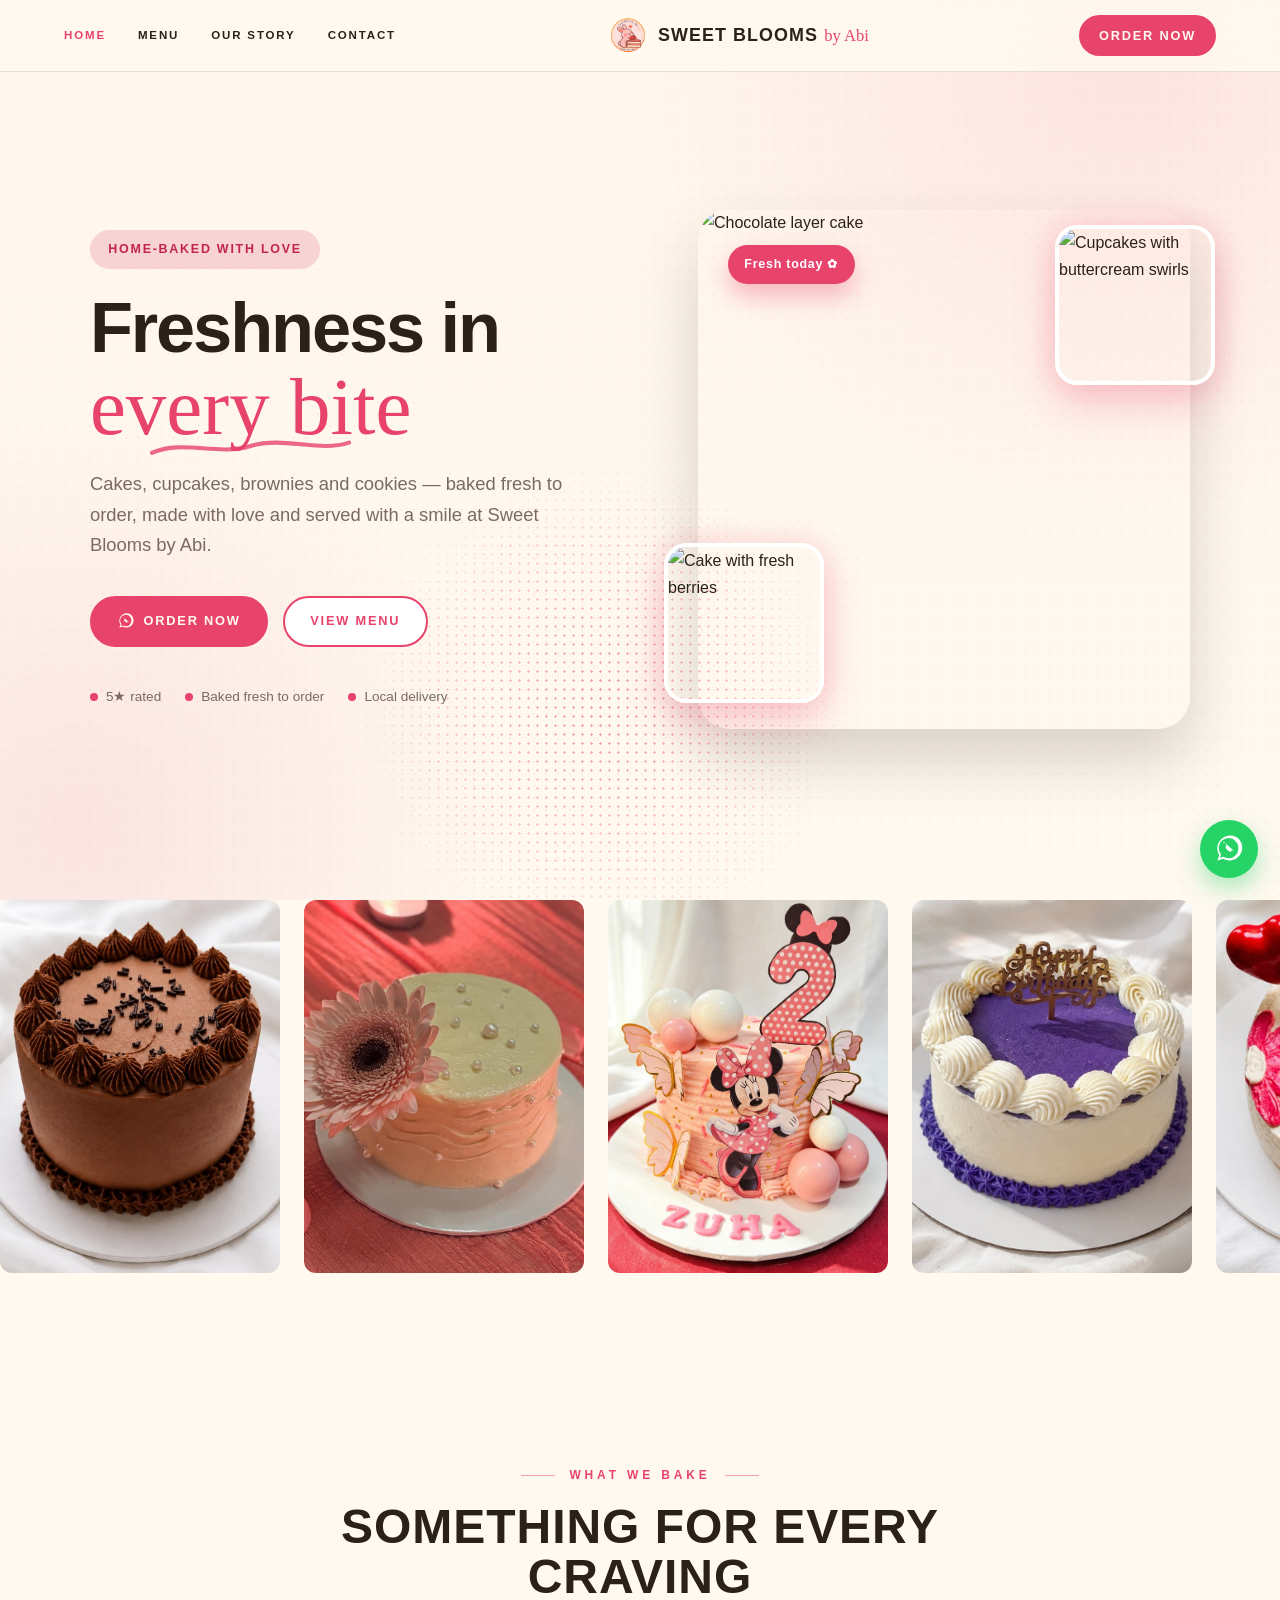
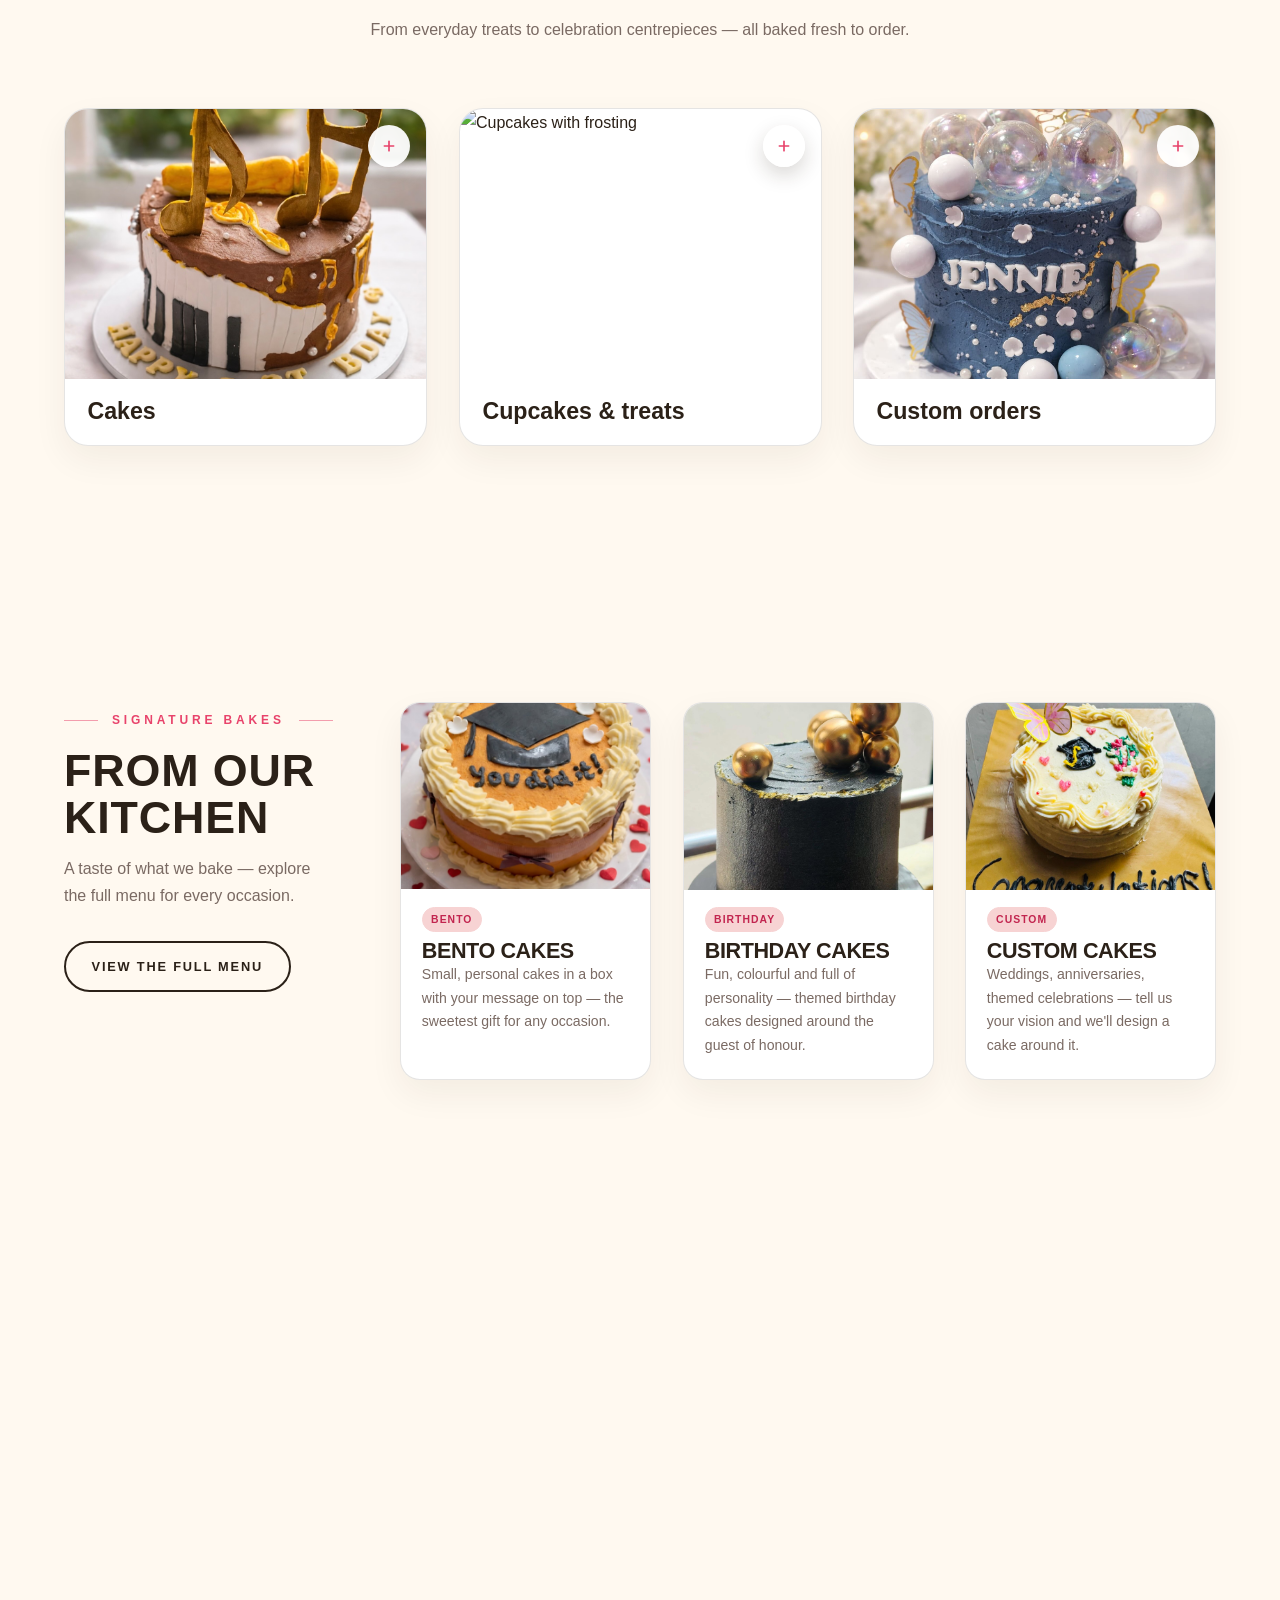
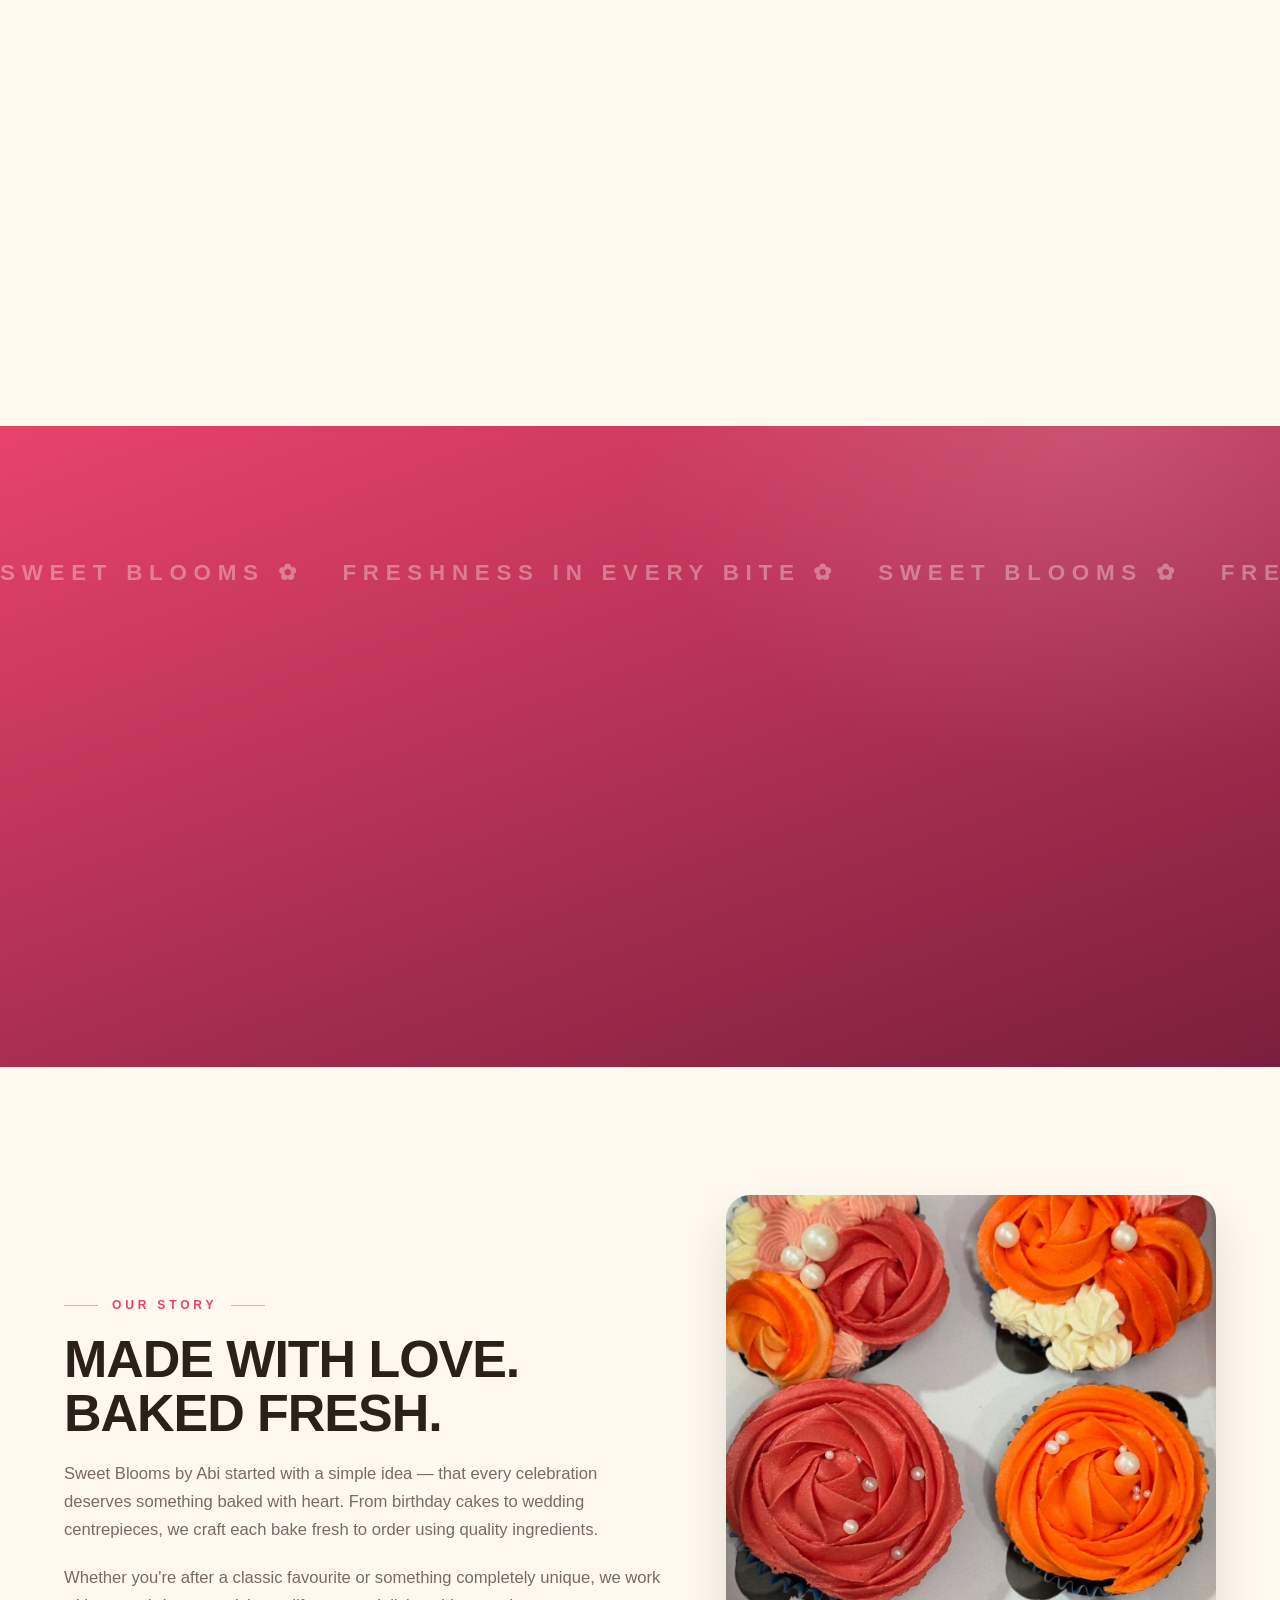
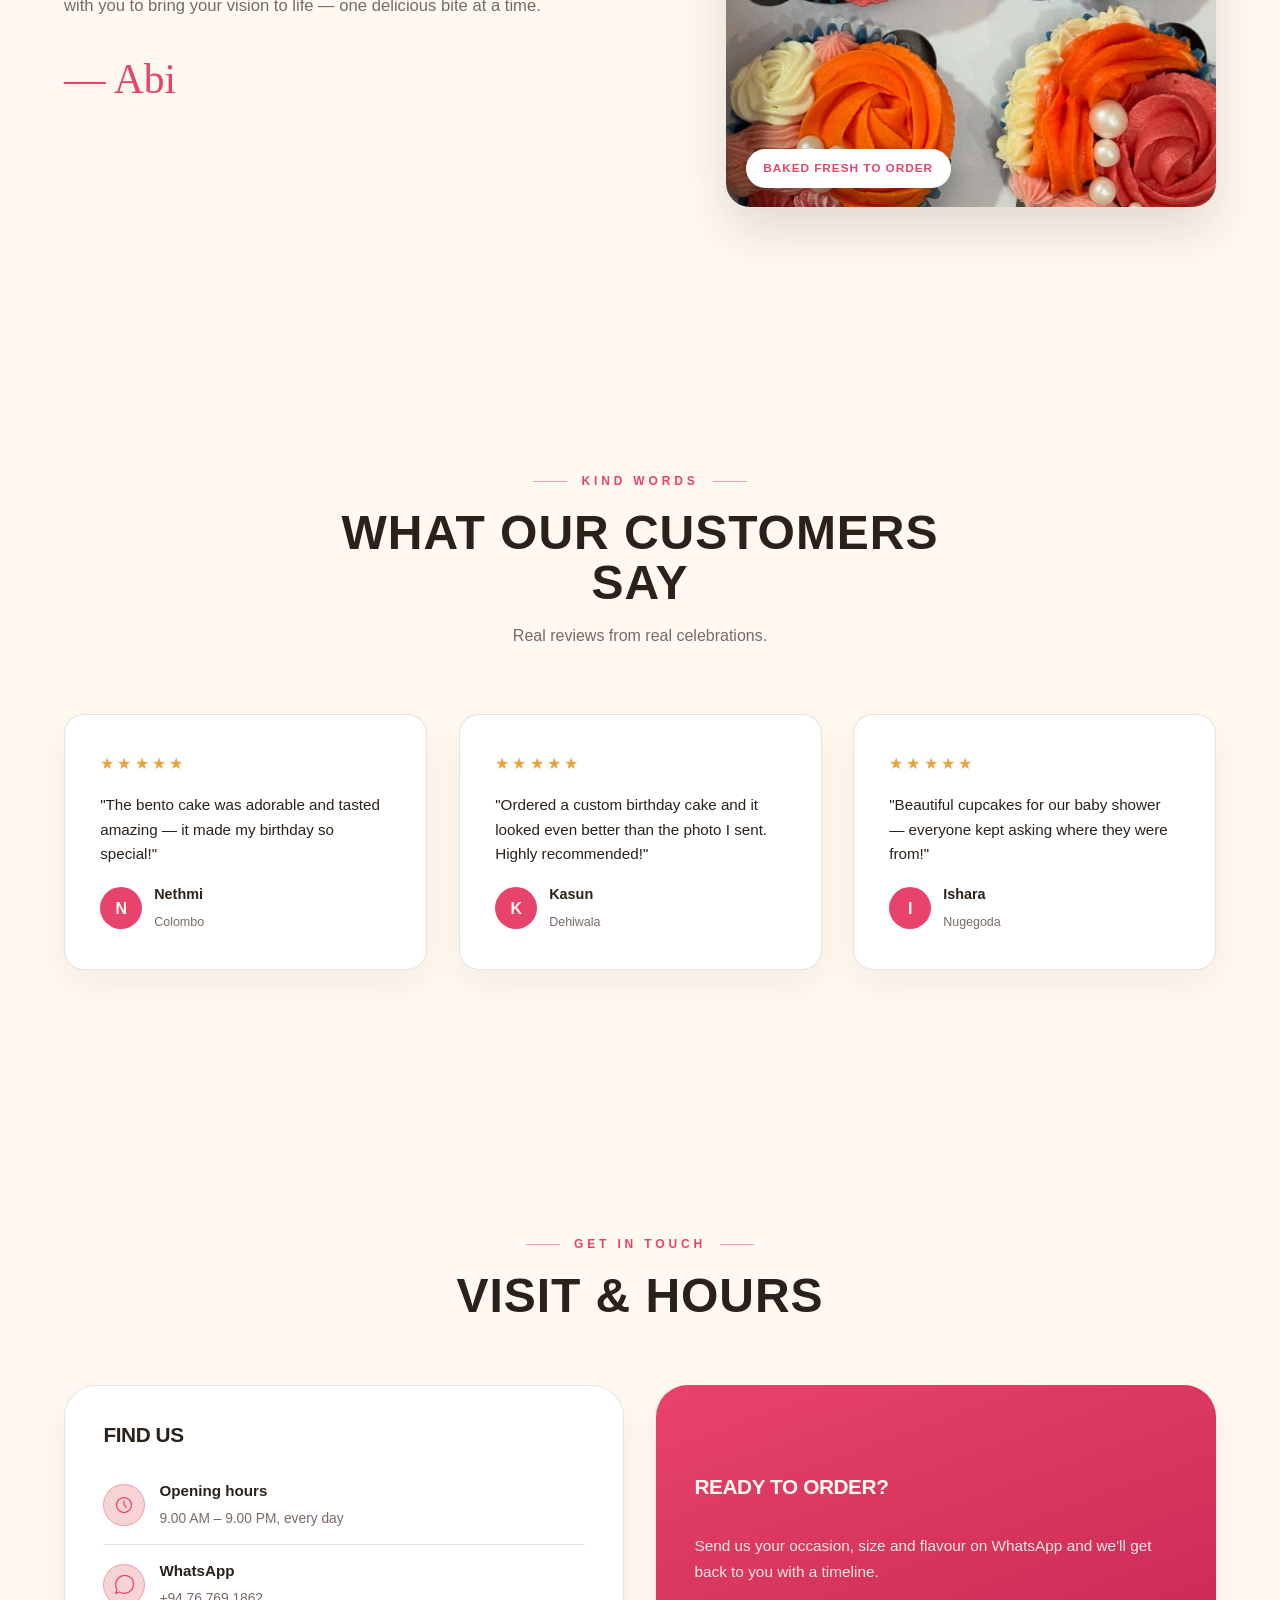
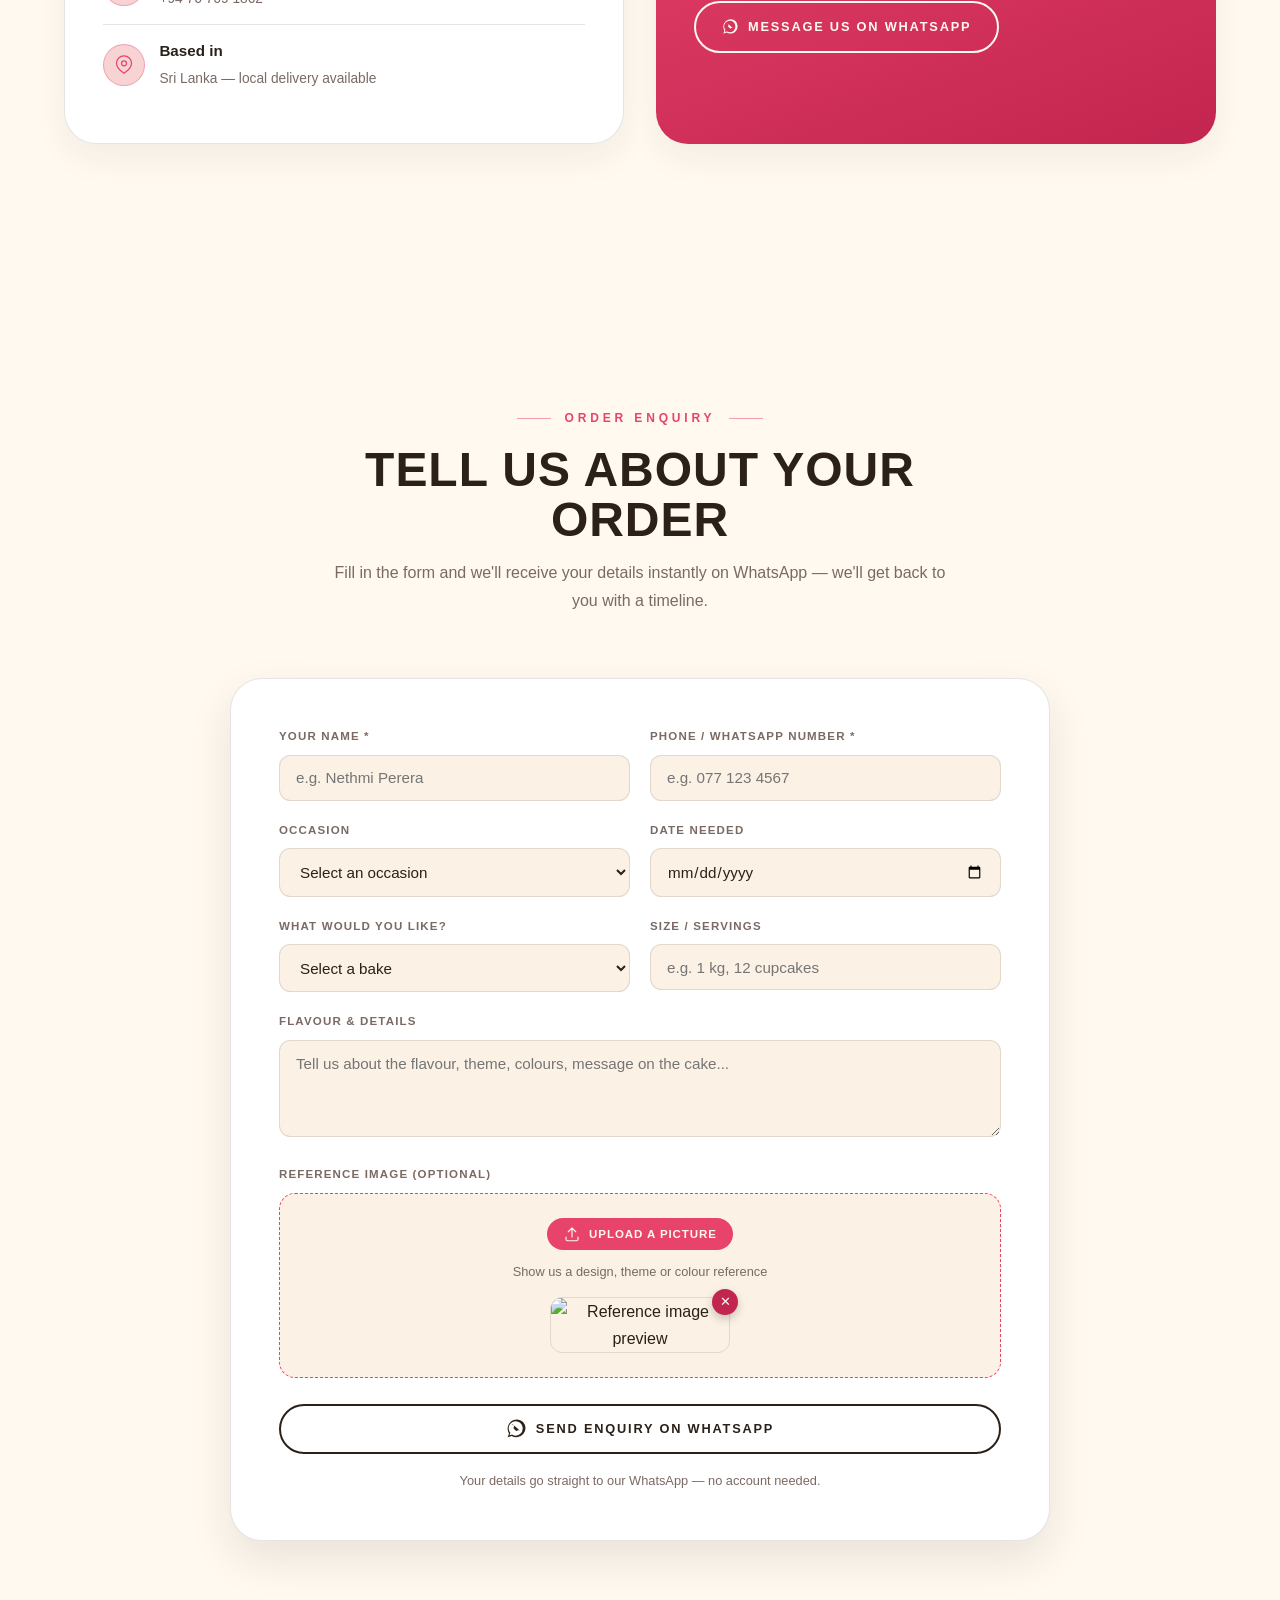
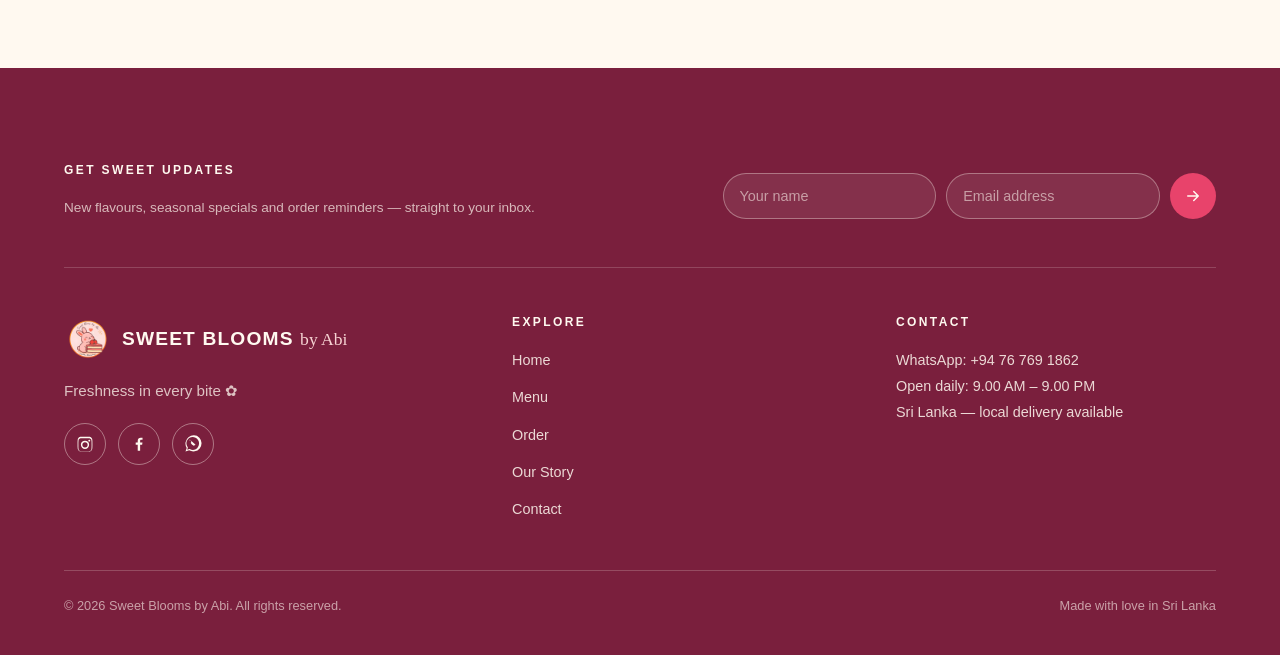
==== index.html @ ca4717d9 "Initial commit: Sweet Blooms by Abi bakery website" ====
<!DOCTYPE html>
<html lang="en">
<head>
<meta charset="UTF-8">
<meta name="viewport" content="width=device-width, initial-scale=1.0">
<meta http-equiv="Content-Security-Policy" content="default-src 'none'; script-src 'self' file:; style-src 'self' 'unsafe-inline' file: https://fonts.googleapis.com; font-src 'self' file: https://fonts.gstatic.com; img-src 'self' data: blob: file: https://images.unsplash.com; connect-src 'self' file: https://fonts.googleapis.com https://fonts.gstatic.com; base-uri 'self' file:; form-action 'self' file:; frame-ancestors 'none'; upgrade-insecure-requests">
<meta name="referrer" content="strict-origin-when-cross-origin">
<title>Sweet Blooms by Abi — Custom Cakes</title>
<link rel="icon" type="image/png" href="favicon.png">
<link rel="preconnect" href="https://fonts.googleapis.com">
<link rel="preconnect" href="https://fonts.gstatic.com" crossorigin>
<link href="https://fonts.googleapis.com/css2?family=Poppins:ital,wght@0,300;0,400;0,500;0,600;0,700;1,400&family=Great+Vibes&display=swap" rel="stylesheet">
<link rel="stylesheet" href="styles.css?v=24">
</head>
<body class="home">

<!-- Fixed navigation -->
<nav class="menu">
  <div class="menu_wrap">
    <div class="menu_links">
      <a href="index.html" class="nav_link active">Home</a>
      <a href="menu.html" class="nav_link">Menu</a>
      <a href="#about" class="nav_link">Our Story</a>
      <a href="#contact" class="nav_link">Contact</a>
    </div>
    <a href="index.html" class="menu_logo">
      <img src="logo.png" alt="Sweet Blooms by Abi logo">
      <span>Sweet Blooms <span class="script">by Abi</span></span>
    </a>
    <div class="menu_actions">
      <a class="btn btn-solid" href="#order">Order Now</a>
      <button class="menu_trigger" id="menuTrigger" aria-label="Toggle menu">
        <span>Menu</span>
        <span class="menu_burger">
          <span class="menu_burger-line"></span>
          <span class="menu_burger-line"></span>
          <span class="menu_burger-line"></span>
        </span>
      </button>
    </div>
  </div>
  <div class="menu_opened-wrap" id="menuOpened">
    <a href="index.html" class="nav_link active">Home</a>
    <a href="menu.html" class="nav_link">Menu</a>
    <a href="#about" class="nav_link">Our Story</a>
    <a href="#order" class="nav_link">Order</a>
    <a href="#contact" class="nav_link">Contact</a>
  </div>
</nav>

<main id="top">
<!-- HERO -->
<section class="hero" id="hero">
  <div class="hero-inner">
    <div class="hero-copy">
    <div class="hero-glow" aria-hidden="true"></div>
    <span class="hero_eyebrow">Home-baked with love</span>
    <h1 class="hero_title">Freshness in <span class="accent scribble">every bite<svg viewBox="0 0 120 20" aria-hidden="true"><path d="M2 14 C 20 6, 40 16, 60 10 S 100 14, 118 8"/></svg></span></h1>
    <p class="hero_tag">Cakes, cupcakes, brownies and cookies — baked fresh to order, made with love and served with a smile at Sweet Blooms by Abi.</p>
    <div class="hero_ctas">
      <a class="btn btn-solid" href="https://wa.me/94767691862?text=Hi%20Sweet%20Blooms%20by%20Abi%2C%20I%27d%20love%20to%20order%20a%20cake!" target="_blank" rel="noopener noreferrer">
        <svg viewBox="0 0 24 24" fill="currentColor"><path d="M20.5 3.5A11 11 0 003.6 17.3L2 22l4.8-1.6a11 11 0 0013.7-16.9zM12 20a8.4 8.4 0 01-4.3-1.2l-.3-.2-3.2 1 1-3.1-.2-.3A8.4 8.4 0 1120 12a8.4 8.4 0 01-8 8zm4.6-6.1c-.3-.1-1.5-.7-1.7-.8-.2-.1-.4-.1-.6.1-.2.3-.7.8-.8 1-.1.2-.3.2-.6.1-.3-.1-1.2-.5-2.3-1.5-.9-.8-1.4-1.7-1.6-2-.1-.3 0-.4.1-.6l.4-.5c.1-.1.2-.2.2-.4.1-.2 0-.5 0-.5L8.9 7.3c-.2-.4-.4-.4-.6-.4h-.5c-.2 0-.5.1-.7.3-.2.2-.3-1 .9-1 2.3s1 2.7 1.1 2.9c.1.2 2 3 4.8 4.3.7.3 1.2.5 1.6.6.7.2 1.3.2 1.8.1.5-.1 1.5-.6 1.8-1.2.2-.6.2-1.1.1-1.2-.1-.1-.3-.2-.6-.3z"/></svg>
        Order Now
      </a>
      <a class="btn btn-light" href="menu.html">View Menu</a>
      </div>
      <div class="hero-trust">
        <span class="hero-trust-item">5★ rated</span>
        <span class="hero-trust-item">Baked fresh to order</span>
        <span class="hero-trust-item">Local delivery</span>
      </div>
    </div>
    <div class="hero-visual">
      <div class="hero-img-main"><img src="https://images.unsplash.com/photo-1578985545062-69928b1d9587?auto=format&fit=crop&w=900&q=80" alt="Chocolate layer cake" fetchpriority="high"></div>
      <div class="hero-img-float _1"><img src="https://images.unsplash.com/photo-1563729784474-d77dbb933a9e?auto=format&fit=crop&w=600&q=80" alt="Cake with fresh berries" loading="lazy"></div>
      <div class="hero-img-float _2"><img src="https://images.unsplash.com/photo-1614707267537-b85aaf00c4b7?auto=format&fit=crop&w=600&q=80" alt="Cupcakes with buttercream swirls" loading="lazy"></div>
      <div class="hero-badge" aria-hidden="true">Fresh today ✿</div>
    </div>
  </div>
</section>

<!-- MARQUEE -->
<section class="marquee reveal" aria-hidden="true">
  <div class="marquee_wrap">
    <div class="marquee_img"><img src="images/ig-post-01.jpg" alt=""></div>
    <div class="marquee_img"><img src="images/ig-post-02.jpg" alt=""></div>
    <div class="marquee_img"><img src="images/ig-post-04.jpg" alt=""></div>
    <div class="marquee_img"><img src="images/ig-post-05.jpg" alt=""></div>
    <div class="marquee_img"><img src="images/ig-post-06.jpg" alt=""></div>
    <div class="marquee_img"><img src="images/ig-post-07.jpg" alt=""></div>
    <div class="marquee_img"><img src="images/ig-post-08.jpg" alt=""></div>
    <div class="marquee_img"><img src="images/ig-post-09.jpg" alt=""></div>
    <div class="marquee_img"><img src="images/ig-post-10.jpg" alt=""></div>
    <div class="marquee_img"><img src="images/ig-post-11.jpg" alt=""></div>
  </div>
</section>

<!-- SERVICES -->
<section class="services" id="services">
  <div class="wrap">
    <div class="section-head reveal">
      <span class="eyebrow">What we bake</span>
      <h2>Something for every craving</h2>
      <p>From everyday treats to celebration centrepieces — all baked fresh to order.</p>
    </div>
    <div class="services_cards">
      <div class="service_card reveal">
        <img class="service_card-img" src="images/ig-post-12.jpg" alt="Chocolate cake" loading="lazy">
        <h3>Cakes</h3>
        <button class="service_card-toggle" type="button" aria-expanded="false" aria-controls="svc-cakes" aria-label="Show details for Cakes">
          <svg class="plus" viewBox="0 0 24 24" fill="none" stroke="currentColor" stroke-width="2.5" aria-hidden="true"><path d="M12 5v14M5 12h14" stroke-linecap="round"/></svg>
        </button>
        <div class="service_card-more" id="svc-cakes">
          <p>Layered, frosted and finished to perfection for every occasion.</p>
          <div class="service_card-tags"><span>Birthday</span><span>Wedding</span><span>Custom</span></div>
          <a class="btn" href="https://wa.me/94767691862?text=Hi%2C%20I%27d%20like%20to%20order%20a%20cake!" target="_blank" rel="noopener noreferrer">Order now</a>
        </div>
      </div>
      <div class="service_card reveal">
        <img class="service_card-img" src="https://images.unsplash.com/photo-1565958011703-44f9829ba187?auto=format&fit=crop&w=800&q=80" alt="Cupcakes with frosting" loading="lazy">
        <h3>Cupcakes &amp; treats</h3>
        <button class="service_card-toggle" type="button" aria-expanded="false" aria-controls="svc-cupcakes" aria-label="Show details for Cupcakes and treats">
          <svg class="plus" viewBox="0 0 24 24" fill="none" stroke="currentColor" stroke-width="2.5" aria-hidden="true"><path d="M12 5v14M5 12h14" stroke-linecap="round"/></svg>
        </button>
        <div class="service_card-more" id="svc-cupcakes">
          <p>Bite-sized happiness with swirls of buttercream on top.</p>
          <div class="service_card-tags"><span>Cupcakes</span><span>Brownies</span><span>Cookies</span></div>
          <a class="btn" href="https://wa.me/94767691862?text=Hi%2C%20I%27d%20like%20to%20order%20cupcakes%20or%20treats!" target="_blank" rel="noopener noreferrer">Order now</a>
        </div>
      </div>
      <div class="service_card reveal">
        <img class="service_card-img" src="images/ig-post-13.jpg" alt="Custom Minnie Mouse themed cake" loading="lazy">
        <h3>Custom orders</h3>
        <button class="service_card-toggle" type="button" aria-expanded="false" aria-controls="svc-custom" aria-label="Show details for Custom orders">
          <svg class="plus" viewBox="0 0 24 24" fill="none" stroke="currentColor" stroke-width="2.5" aria-hidden="true"><path d="M12 5v14M5 12h14" stroke-linecap="round"/></svg>
        </button>
        <div class="service_card-more" id="svc-custom">
          <p>Tell us your vision — we'll bake it to life, just for you.</p>
          <div class="service_card-tags"><span>Bento</span><span>Themed</span><span>Corporate</span></div>
          <a class="btn" href="https://wa.me/94767691862?text=Hi%2C%20I%27d%20like%20to%20discuss%20a%20custom%20order!" target="_blank" rel="noopener noreferrer">Order now</a>
        </div>
      </div>
    </div>
  </div>
</section>

<!-- WORKS / FEATURED -->
<section class="works" id="featured">
  <div class="wrap">
    <div class="works_inner">
      <div class="works_side reveal">
        <div class="section-head">
          <span class="eyebrow">Signature bakes</span>
          <h2>From our kitchen</h2>
          <p>A taste of what we bake — explore the full menu for every occasion.</p>
        </div>
        <a class="btn btn-dark" href="menu.html">View the full menu</a>
      </div>
      <div class="works_grid">
      <div class="work_card reveal">
        <div class="work_card-img-wrap">
          <img class="reveal-img" src="images/ig-post-14.jpg" alt="Bento cake">
        </div>
        <div class="work_card-content">
          <div class="work_card-categories"><span>Bento</span></div>
          <h3>Bento Cakes</h3>
          <p>Small, personal cakes in a box with your message on top — the sweetest gift for any occasion.</p>
        </div>
      </div>
      <div class="work_card reveal">
        <div class="work_card-img-wrap">
          <img class="reveal-img" src="images/ig-post-15.jpg" alt="Birthday cake">
        </div>
        <div class="work_card-content">
          <div class="work_card-categories"><span>Birthday</span></div>
          <h3>Birthday Cakes</h3>
          <p>Fun, colourful and full of personality — themed birthday cakes designed around the guest of honour.</p>
        </div>
      </div>
      <div class="work_card reveal">
        <div class="work_card-img-wrap">
          <img class="reveal-img" src="images/ig-post-16.jpg" alt="Custom cake">
        </div>
        <div class="work_card-content">
          <div class="work_card-categories"><span>Custom</span></div>
          <h3>Custom Cakes</h3>
          <p>Weddings, anniversaries, themed celebrations — tell us your vision and we'll design a cake around it.</p>
        </div>
      </div>
      <div class="work_card reveal">
        <div class="work_card-img-wrap">
          <img class="reveal-img" src="images/ig-post-17.jpg" alt="Chocolate cake">
        </div>
        <div class="work_card-content">
          <div class="work_card-categories"><span>Chocolate</span></div>
          <h3>Chocolate Fudge</h3>
          <p>Silky ganache over rich chocolate sponge — the serious chocolate lover's favourite.</p>
        </div>
      </div>
      <div class="work_card reveal">
        <div class="work_card-img-wrap">
          <img class="reveal-img" src="images/ig-post-18.jpg" alt="Vanilla cake">
        </div>
        <div class="work_card-content">
          <div class="work_card-categories"><span>Classic</span></div>
          <h3>Classic Vanilla</h3>
          <p>Light vanilla sponge with silky buttercream — simple, elegant, always a hit.</p>
        </div>
      </div>
      <div class="work_card reveal">
        <div class="work_card-img-wrap">
          <img class="reveal-img" src="images/ig-post-21.jpg" alt="Brownies">
        </div>
        <div class="work_card-content">
          <div class="work_card-categories"><span>Brownies</span></div>
          <h3>Fudgy Brownies</h3>
          <p>Dense, fudgy and deeply chocolatey — the perfect treat box addition.</p>
        </div>
      </div>
      <div class="work_card reveal">
        <div class="work_card-img-wrap">
          <img class="reveal-img" src="images/ig-post-22.jpg" alt="Cookies">
        </div>
        <div class="work_card-content">
          <div class="work_card-categories"><span>Cookies</span></div>
          <h3>Soft-Baked Cookies</h3>
          <p>Pools of melted chocolate in every bite — baked soft, delivered fresh.</p>
        </div>
      </div>
    </div>
  </div>
</section>

<!-- Cursor-follow VIEW badge -->
<div class="work_cursor" id="workCursor" aria-hidden="true">View</div>

<!-- CALLOUT -->
<section class="callout">
  <div class="callout-ribbon" aria-hidden="true">
    <div class="callout-ribbon-track">
      <span>Sweet Blooms ✿</span><span>Freshness in every bite ✿</span><span>Sweet Blooms ✿</span><span>Freshness in every bite ✿</span>
    </div>
  </div>
  <div class="wrap reveal">
    <div class="title-display">Ready to <span class="script">order?</span></div>
    <p>Send us your occasion, size and flavour on WhatsApp and we'll get back to you with a timeline.</p>
    <a class="btn btn-light" href="https://wa.me/94767691862?text=Hi%20Sweet%20Blooms%20by%20Abi%2C%20I%27d%20love%20to%20order%20a%20cake!" target="_blank" rel="noopener noreferrer">
      <svg viewBox="0 0 24 24" fill="currentColor"><path d="M20.5 3.5A11 11 0 003.6 17.3L2 22l4.8-1.6a11 11 0 0013.7-16.9zM12 20a8.4 8.4 0 01-4.3-1.2l-.3-.2-3.2 1 1-3.1-.2-.3A8.4 8.4 0 1120 12a8.4 8.4 0 01-8 8zm4.6-6.1c-.3-.1-1.5-.7-1.7-.8-.2-.1-.4-.1-.6.1-.2.3-.7.8-.8 1-.1.2-.3.2-.6.1-.3-.1-1.2-.5-2.3-1.5-.9-.8-1.4-1.7-1.6-2-.1-.3 0-.4.1-.6l.4-.5c.1-.1.2-.2.2-.4.1-.2 0-.5 0-.5L8.9 7.3c-.2-.4-.4-.4-.6-.4h-.5c-.2 0-.5.1-.7.3-.2.2-.3-1 .9-1 2.3s1 2.7 1.1 2.9c.1.2 2 3 4.8 4.3.7.3 1.2.5 1.6.6.7.2 1.3.2 1.8.1.5-.1 1.5-.6 1.8-1.2.2-.6.2-1.1.1-1.2-.1-.1-.3-.2-.6-.3z"/></svg>
      Message us on WhatsApp
    </a>
  </div>
</section>

<!-- ABOUT / STORY -->
<section class="about" id="about">
  <div class="wrap">
    <div class="about_inner reveal">
      <div class="about_content">
        <span class="eyebrow">Our story</span>
        <h2 class="title-l" style="margin-top:16px;">Made with love. Baked fresh.</h2>
        <p>Sweet Blooms by Abi started with a simple idea — that every celebration deserves something baked with heart. From birthday cakes to wedding centrepieces, we craft each bake fresh to order using quality ingredients.</p>
        <p>Whether you're after a classic favourite or something completely unique, we work with you to bring your vision to life — one delicious bite at a time.</p>
        <p class="story-sign">— Abi</p>
      </div>
      <div class="about_img-wrap">
        <img class="reveal-img" src="images/ig-post-23.jpg" alt="Fondant cake on a display stand" data-parallax>
        <div class="about-badge">Baked fresh to order</div>
      </div>
    </div>
  </div>
</section>

<!-- TESTIMONIALS -->
<section class="testimonials" id="reviews">
  <div class="wrap">
    <div class="section-head reveal">
      <span class="eyebrow">Kind words</span>
      <h2>What our customers say</h2>
      <p>Real reviews from real celebrations.</p>
    </div>
    <div class="t-grid">
      <div class="t-card reveal">
        <div class="stars">★★★★★</div>
        <p>"The bento cake was adorable and tasted amazing — it made my birthday so special!"</p>
        <div class="t-who">
          <div class="t-avatar">N</div>
          <div><strong>Nethmi</strong><span>Colombo</span></div>
        </div>
      </div>
      <div class="t-card reveal">
        <div class="stars">★★★★★</div>
        <p>"Ordered a custom birthday cake and it looked even better than the photo I sent. Highly recommended!"</p>
        <div class="t-who">
          <div class="t-avatar">K</div>
          <div><strong>Kasun</strong><span>Dehiwala</span></div>
        </div>
      </div>
      <div class="t-card reveal">
        <div class="stars">★★★★★</div>
        <p>"Beautiful cupcakes for our baby shower — everyone kept asking where they were from!"</p>
        <div class="t-who">
          <div class="t-avatar">I</div>
          <div><strong>Ishara</strong><span>Nugegoda</span></div>
        </div>
      </div>
    </div>
  </div>
</section>

<!-- CONTACT -->
<section class="contact" id="contact">
  <div class="wrap">
    <div class="section-head reveal">
      <span class="eyebrow">Get in touch</span>
      <h2>Visit &amp; hours</h2>
    </div>
    <div class="contact_inner reveal">
      <div class="contact-card">
        <h3>Find us</h3>
        <div class="info-row">
          <div class="icon"><svg viewBox="0 0 24 24" fill="none" stroke="currentColor" stroke-width="1.5"><circle cx="12" cy="12" r="9"/><path d="M12 7v5l3 3"/></svg></div>
          <div><strong>Opening hours</strong><span>9.00 AM – 9.00 PM, every day</span></div>
        </div>
        <div class="info-row">
          <div class="icon"><svg viewBox="0 0 24 24" fill="none" stroke="currentColor" stroke-width="1.5"><path d="M20.5 3.5A11 11 0 003.6 17.3L2 22l4.8-1.6a11 11 0 0013.7-16.9z"/></svg></div>
          <div><strong>WhatsApp</strong><span>+94 76 769 1862</span></div>
        </div>
        <div class="info-row">
          <div class="icon"><svg viewBox="0 0 24 24" fill="none" stroke="currentColor" stroke-width="1.5"><path d="M21 10c0 6-9 12-9 12s-9-6-9-12a9 9 0 1118 0z"/><circle cx="12" cy="10" r="3"/></svg></div>
          <div><strong>Based in</strong><span>Sri Lanka — local delivery available</span></div>
        </div>
      </div>
      <div class="contact-card cta">
        <h3>Ready to order?</h3>
        <p>Send us your occasion, size and flavour on WhatsApp and we'll get back to you with a timeline.</p>
        <a class="btn btn-light" href="https://wa.me/94767691862?text=Hi%20Sweet%20Blooms%20by%20Abi%2C%20I%27d%20love%20to%20order%20a%20cake!" target="_blank" rel="noopener noreferrer">
          <svg viewBox="0 0 24 24" fill="currentColor"><path d="M20.5 3.5A11 11 0 003.6 17.3L2 22l4.8-1.6a11 11 0 0013.7-16.9zM12 20a8.4 8.4 0 01-4.3-1.2l-.3-.2-3.2 1 1-3.1-.2-.3A8.4 8.4 0 1120 12a8.4 8.4 0 01-8 8zm4.6-6.1c-.3-.1-1.5-.7-1.7-.8-.2-.1-.4-.1-.6.1-.2.3-.7.8-.8 1-.1.2-.3.2-.6.1-.3-.1-1.2-.5-2.3-1.5-.9-.8-1.4-1.7-1.6-2-.1-.3 0-.4.1-.6l.4-.5c.1-.1.2-.2.2-.4.1-.2 0-.5 0-.5L8.9 7.3c-.2-.4-.4-.4-.6-.4h-.5c-.2 0-.5.1-.7.3-.2.2-.3-1 .9-1 2.3s1 2.7 1.1 2.9c.1.2 2 3 4.8 4.3.7.3 1.2.5 1.6.6.7.2 1.3.2 1.8.1.5-.1 1.5-.6 1.8-1.2.2-.6.2-1.1.1-1.2-.1-.1-.3-.2-.6-.3z"/></svg>
          Message us on WhatsApp
        </a>
      </div>
    </div>
  </div>
</section>

<!-- ORDER FORM -->
<section class="order-form" id="order">
  <div class="wrap">
    <div class="section-head reveal">
      <span class="eyebrow">Order enquiry</span>
      <h2>Tell us about your order</h2>
      <p>Fill in the form and we'll receive your details instantly on WhatsApp — we'll get back to you with a timeline.</p>
    </div>
    <form class="order-form-card reveal" id="orderForm">
      <div class="form-row">
        <div class="form-field">
          <label for="of-name">Your name *</label>
          <input type="text" id="of-name" name="name" placeholder="e.g. Nethmi Perera" required>
        </div>
        <div class="form-field">
          <label for="of-phone">Phone / WhatsApp number *</label>
          <input type="tel" id="of-phone" name="phone" placeholder="e.g. 077 123 4567" required>
        </div>
      </div>
      <div class="form-row">
        <div class="form-field">
          <label for="of-occasion">Occasion</label>
          <select id="of-occasion" name="occasion">
            <option value="">Select an occasion</option>
            <option>Birthday</option>
            <option>Wedding</option>
            <option>Anniversary</option>
            <option>Baby shower</option>
            <option>Corporate event</option>
            <option>Just because</option>
            <option>Other</option>
          </select>
        </div>
        <div class="form-field">
          <label for="of-date">Date needed</label>
          <input type="date" id="of-date" name="date">
        </div>
      </div>
      <div class="form-row">
        <div class="form-field">
          <label for="of-type">What would you like?</label>
          <select id="of-type" name="type">
            <option value="">Select a bake</option>
            <option>Cake</option>
            <option>Cupcakes</option>
            <option>Brownies</option>
            <option>Cookies</option>
            <option>Celebration cake</option>
            <option>Custom order</option>
          </select>
        </div>
        <div class="form-field">
          <label for="of-size">Size / servings</label>
          <input type="text" id="of-size" name="size" placeholder="e.g. 1 kg, 12 cupcakes">
        </div>
      </div>
      <div class="form-field">
        <label for="of-message">Flavour &amp; details</label>
        <textarea id="of-message" name="message" rows="4" placeholder="Tell us about the flavour, theme, colours, message on the cake..."></textarea>
      </div>
      <div class="form-field">
        <label>Reference image (optional)</label>
        <div class="upload-box" id="uploadBox">
          <input type="file" id="of-image" name="image" accept="image/*" hidden>
          <button type="button" class="upload-btn" id="uploadBtn">
            <svg viewBox="0 0 24 24" fill="none" stroke="currentColor" stroke-width="1.5"><path d="M12 16V4m0 0L7 9m5-5l5 5" stroke-linecap="round" stroke-linejoin="round"/><path d="M4 16v3a2 2 0 002 2h12a2 2 0 002-2v-3" stroke-linecap="round"/></svg>
            Upload a picture
          </button>
          <span class="upload-hint">Show us a design, theme or colour reference</span>
          <div class="upload-preview" id="uploadPreview" hidden>
            <img id="uploadPreviewImg" alt="Reference image preview">
            <button type="button" class="upload-remove" id="uploadRemove" aria-label="Remove image">✕</button>
          </div>
        </div>
      </div>
      <button type="submit" class="btn btn-dark form-submit">
        <svg viewBox="0 0 24 24" fill="currentColor"><path d="M20.5 3.5A11 11 0 003.6 17.3L2 22l4.8-1.6a11 11 0 0013.7-16.9zM12 20a8.4 8.4 0 01-4.3-1.2l-.3-.2-3.2 1 1-3.1-.2-.3A8.4 8.4 0 1120 12a8.4 8.4 0 01-8 8zm4.6-6.1c-.3-.1-1.5-.7-1.7-.8-.2-.1-.4-.1-.6.1-.2.3-.7.8-.8 1-.1.2-.3.2-.6.1-.3-.1-1.2-.5-2.3-1.5-.9-.8-1.4-1.7-1.6-2-.1-.3 0-.4.1-.6l.4-.5c.1-.1.2-.2.2-.4.1-.2 0-.5 0-.5L8.9 7.3c-.2-.4-.4-.4-.6-.4h-.5c-.2 0-.5.1-.7.3-.2.2-.3-1 .9-1 2.3s1 2.7 1.1 2.9c.1.2 2 3 4.8 4.3.7.3 1.2.5 1.6.6.7.2 1.3.2 1.8.1.5-.1 1.5-.6 1.8-1.2.2-.6.2-1.1.1-1.2-.1-.1-.3-.2-.6-.3z"/></svg>
        Send enquiry on WhatsApp
      </button>
      <p class="form-note">Your details go straight to our WhatsApp — no account needed.</p>
    </form>
  </div>
</section>
</main>

<footer class="footer">
  <div class="wrap">
    <div class="footer-news">
      <div>
        <h4>Get sweet updates</h4>
        <p>New flavours, seasonal specials and order reminders — straight to your inbox.</p>
      </div>
      <form class="footer-news-form" id="newsForm">
        <input type="text" name="news-name" placeholder="Your name" required aria-label="Your name">
        <input type="email" name="news-email" placeholder="Email address" required aria-label="Email address">
        <button type="submit" aria-label="Subscribe">
          <svg viewBox="0 0 24 24" fill="none" stroke="currentColor" stroke-width="2"><path d="M5 12h14m0 0l-6-6m6 6l-6 6" stroke-linecap="round" stroke-linejoin="round"/></svg>
        </button>
      </form>
    </div>
    <div class="footer_inner">
      <div>
        <div class="logo">
          <img src="logo.png" alt="Sweet Blooms by Abi logo">
          <span>Sweet Blooms <span class="script">by Abi</span></span>
        </div>
        <span class="footer-tagline">Freshness in every bite ✿</span>
        <div class="footer-social">
          <a href="https://instagram.com" target="_blank" rel="noopener noreferrer" aria-label="Instagram">
            <svg viewBox="0 0 24 24"><path d="M12 2.2c3.2 0 3.6 0 4.9.1 1.2.1 1.8.2 2.2.4.6.2 1 .5 1.4.9.4.4.7.8.9 1.4.2.4.4 1 .4 2.2.1 1.3.1 1.7.1 4.9s0 3.6-.1 4.9c-.1 1.2-.2 1.8-.4 2.2-.2.6-.5 1-.9 1.4-.4.4-.8.7-1.4.9-.4.2-1 .4-2.2.4-1.3.1-1.7.1-4.9.1s-3.6 0-4.9-.1c-1.2-.1-1.8-.2-2.2-.4-.6-.2-1-.5-1.4-.9-.4-.4-.7-.8-.9-1.4-.2-.4-.4-1-.4-2.2-.1-1.3-.1-1.7-.1-4.9s0-3.6.1-4.9c.1-1.2.2-1.8.4-2.2.2-.6.5-1 .9-1.4.4-.4.8-.7 1.4-.9.4-.2 1-.4 2.2-.4 1.3-.1 1.7-.1 4.9-.1zm0 2c-3.1 0-3.5 0-4.8.1-1.1.1-1.5.2-1.8.3-.5.2-.8.4-1.1.7-.3.3-.5.6-.7 1.1-.1.3-.3.7-.3 1.8-.1 1.3-.1 1.7-.1 4.8s0 3.5.1 4.8c.1 1.1.2 1.5.3 1.8.2.5.4.8.7 1.1.3.3.6.5 1.1.7.3.1.7.3 1.8.3 1.3.1 1.7.1 4.8.1s3.5 0 4.8-.1c1.1-.1 1.5-.2 1.8-.3.5-.2.8-.4 1.1-.7.3-.3.5-.6.7-1.1.1-.3.3-.7.3-1.8.1-1.3.1-1.7.1-4.8s0-3.5-.1-4.8c-.1-1.1-.2-1.5-.3-1.8-.2-.5-.4-.8-.7-1.1-.3-.3-.6-.5-1.1-.7-.3-.1-.7-.3-1.8-.3-1.3-.1-1.7-.1-4.8-.1zm0 3.3a5.5 5.5 0 110 11 5.5 5.5 0 010-11zm0 2a3.5 3.5 0 100 7 3.5 3.5 0 000-7zm5.7-3.3a1.3 1.3 0 110 2.6 1.3 1.3 0 010-2.6z"/></svg>
          </a>
          <a href="https://facebook.com" target="_blank" rel="noopener noreferrer" aria-label="Facebook">
            <svg viewBox="0 0 24 24"><path d="M13.5 21v-8h2.7l.4-3.1h-3.1V7.9c0-.9.3-1.5 1.6-1.5h1.6V3.6c-.3 0-1.3-.1-2.4-.1-2.4 0-4 1.4-4 4.1v2.3H7.6V13h2.7v8h3.2z"/></svg>
          </a>
          <a href="https://wa.me/94767691862" target="_blank" rel="noopener noreferrer" aria-label="WhatsApp">
            <svg viewBox="0 0 24 24"><path d="M20.5 3.5A11 11 0 003.6 17.3L2 22l4.8-1.6a11 11 0 0013.7-16.9zM12 20a8.4 8.4 0 01-4.3-1.2l-.3-.2-3.2 1 1-3.1-.2-.3A8.4 8.4 0 1120 12a8.4 8.4 0 01-8 8zm4.6-6.1c-.3-.1-1.5-.7-1.7-.8-.2-.1-.4-.1-.6.1-.2.3-.7.8-.8 1-.1.2-.3.2-.6.1-.3-.1-1.2-.5-2.3-1.5-.9-.8-1.4-1.7-1.6-2-.1-.3 0-.4.1-.6l.4-.5c.1-.1.2-.2.2-.4.1-.2 0-.5 0-.5L8.9 7.3c-.2-.4-.4-.4-.6-.4h-.5c-.2 0-.5.1-.7.3-.2.2-.3-1 .9-1 2.3s1 2.7 1.1 2.9c.1.2 2 3 4.8 4.3.7.3 1.2.5 1.6.6.7.2 1.3.2 1.8.1.5-.1 1.5-.6 1.8-1.2.2-.6.2-1.1.1-1.2-.1-.1-.3-.2-.6-.3z"/></svg>
          </a>
        </div>
      </div>
      <div>
        <h4>Explore</h4>
        <div class="footer-links">
          <a href="index.html">Home</a>
          <a href="menu.html">Menu</a>
          <a href="#order">Order</a>
          <a href="#about">Our Story</a>
          <a href="#contact">Contact</a>
        </div>
      </div>
      <div class="footer-contact">
        <h4>Contact</h4>
        <p>WhatsApp: +94 76 769 1862<br>
        Open daily: 9.00 AM – 9.00 PM<br>
        Sri Lanka — local delivery available</p>
      </div>
    </div>
    <div class="footer-bottom">
      <span>© 2026 Sweet Blooms by Abi. All rights reserved.</span>
      <span>Made with love in Sri Lanka</span>
    </div>
  </div>
</footer>

<a class="float-wa" href="https://wa.me/94767691862?text=Hi%20Sweet%20Blooms%20by%20Abi%2C%20I%27d%20love%20to%20order%20a%20cake!" target="_blank" rel="noopener noreferrer" aria-label="Order on WhatsApp">
  <svg viewBox="0 0 24 24" fill="#fff"><path d="M20.5 3.5A11 11 0 003.6 17.3L2 22l4.8-1.6a11 11 0 0013.7-16.9zM12 20a8.4 8.4 0 01-4.3-1.2l-.3-.2-3.2 1 1-3.1-.2-.3A8.4 8.4 0 1120 12a8.4 8.4 0 01-8 8zm4.6-6.1c-.3-.1-1.5-.7-1.7-.8-.2-.1-.4-.1-.6.1-.2.3-.7.8-.8 1-.1.2-.3.2-.6.1-.3-.1-1.2-.5-2.3-1.5-.9-.8-1.4-1.7-1.6-2-.1-.3 0-.4.1-.6l.4-.5c.1-.1.2-.2.2-.4.1-.2 0-.5 0-.5L8.9 7.3c-.2-.4-.4-.4-.6-.4h-.5c-.2 0-.5.1-.7.3-.2.2-.3-1 .9-1 2.3s1 2.7 1.1 2.9c.1.2 2 3 4.8 4.3.7.3 1.2.5 1.6.6.7.2 1.3.2 1.8.1.5-.1 1.5-.6 1.8-1.2.2-.6.2-1.1.1-1.2-.1-.1-.3-.2-.6-.3z"/></svg>
</a>

<script src="main.js?v=24"></script>

</body>
</html>
---- styles.css ----
/* ============================================================
   Sweet Blooms by Abi — shared styles
   Editorial design inspired by Joyeux Repas
   Theme: Poppins + Great Vibes / warm cream + hot pink
   ============================================================ */

:root{
  --cream:#FFF9F0;        /* warm cream page background */
  --cream-2:#FBF1E4;      /* alt section background */
  --blush:#FBE3DE;        /* blush pink */
  --blush-soft:#F7D3D3;
  --rose:#D98A8A;         /* dusty rose */
  --rose-deep:#E8436B;    /* hot pink / magenta accent */
  --rose-dark:#C2254F;    /* deep magenta */
  --wine:#7A1F3D;         /* deep wine */
  --leaf:#A8BFA0;         /* sage — used very sparingly */
  --ink:#2B2118;          /* near-black warm text */
  --ink-soft:#7A6A63;     /* muted text */
  --amber:#E8A33D;        /* stars */
  --white:#FFFFFF;
  --line:rgba(43,33,24,0.12);
  --shadow:0 18px 44px rgba(43,33,24,0.10);
  --radius-btn:100vw;
  --radius-card:1.5em;
  --radius-feature:2em;
  --font-head:'Poppins', sans-serif;
  --font-body:'Poppins', sans-serif;
  --font-script:'Great Vibes', cursive;
}

*{ box-sizing:border-box; margin:0; padding:0; }

html{ scroll-behavior:smooth; }

body{
  background:var(--cream);
  color:var(--ink);
  font-family:var(--font-body);
  font-weight:400;
  line-height:1.7;
  overflow-x:hidden;
  -webkit-font-smoothing:antialiased;
}

h1,h2,h3,h4{
  font-family:var(--font-head);
  font-weight:700;
  color:var(--ink);
  letter-spacing:-0.02em;
  line-height:1.05;
  text-transform:uppercase;
}

a{ text-decoration:none; color:inherit; }
ul{ list-style:none; }
img{ max-width:100%; display:block; }

.wrap{
  max-width:1440px;
  margin:0 auto;
  padding:0 clamp(1.25rem, 5vw, 4rem);
}

a:focus-visible, button:focus-visible{
  outline:3px solid var(--rose-deep);
  outline-offset:3px;
  border-radius:4px;
}

/* ---------- Typography scale (fluid) ---------- */
.title-xl{ font-size:clamp(2.2rem, 6vw, 4.75rem); }
.title-l{ font-size:clamp(1.8rem, 4.5vw, 3.25rem); }
.title-m{ font-size:clamp(1.5rem, 3.5vw, 2.5rem); }
.title-s{ font-size:clamp(1.2rem, 2.5vw, 1.8rem); }
.title-xs{ font-size:clamp(1.05rem, 2vw, 1.4rem); }
.txt-size-l{ font-size:clamp(1rem, 1.6vw, 1.25rem); line-height:1.4; }
.txt-size-s{ font-size:clamp(0.8rem, 1.1vw, 0.9rem); }
.txt-caps{ text-transform:uppercase; letter-spacing:0.04em; }
.txt-align-center{ text-align:center; }
.txt-color-primary{ color:var(--rose-deep); }
.txt-color-secondary{ color:var(--cream); }

.script{
  font-family:var(--font-script);
  font-weight:400;
  text-transform:none;
  letter-spacing:0;
}

/* ---------- Hand-drawn scribble underline ---------- */
.scribble{
  position:relative;
  display:inline-block;
}
.scribble svg{
  position:absolute;
  left:-4%;
  bottom:-0.16em;
  width:108%;
  height:0.42em;
  overflow:visible;
  pointer-events:none;
}
.scribble svg path{
  fill:none;
  stroke:var(--rose-deep);
  stroke-width:2.4;
  stroke-linecap:round;
  opacity:.8;
}

/* ---------- Stamp badge (recurring motif) ---------- */
.stamp{
  display:inline-flex;
  align-items:center;
  gap:8px;
  border:2px dashed var(--rose-dark);
  border-radius:50%;
  padding:0.7em 1.1em;
  transform:rotate(-8deg);
  font-size:clamp(0.58rem, 0.9vw, 0.7rem);
  font-weight:700;
  letter-spacing:0.16em;
  text-transform:uppercase;
  color:var(--rose-dark);
  background:rgba(255,249,240,0.9);
  white-space:nowrap;
  box-shadow:0 8px 20px rgba(43,33,24,0.12);
}
.stamp svg{ width:15px; height:15px; flex-shrink:0; }
.stamp._alt{
  border-color:var(--blush-soft);
  color:var(--blush-soft);
  background:transparent;
  box-shadow:none;
}

/* ---------- Eyebrow & section head ---------- */
.eyebrow{
  display:inline-flex;
  align-items:center;
  gap:14px;
  font-size:clamp(0.65rem, 1vw, 0.75rem);
  font-weight:600;
  letter-spacing:0.32em;
  text-transform:uppercase;
  color:var(--rose-deep);
}
.eyebrow::before,
.eyebrow::after{
  content:"";
  width:34px;
  height:1px;
  background:var(--rose-deep);
  opacity:0.5;
}

.section-head{
  text-align:center;
  max-width:640px;
  margin:0 auto clamp(2.5rem, 5vw, 4rem);
}
.section-head .eyebrow{ margin-bottom:16px; }
.section-head h2{
  font-size:clamp(1.9rem, 4.5vw, 3rem);
  font-weight:700;
  text-transform:uppercase;
  letter-spacing:0.02em;
  margin-bottom:14px;
}
.section-head p{
  color:var(--ink-soft);
  font-size:clamp(0.9rem, 1.3vw, 1rem);
}

/* ---------- Buttons (pill + color inversion on hover) ---------- */
.btn{
  position:relative;
  display:inline-flex;
  align-items:center;
  justify-content:center;
  gap:10px;
  border:2px solid var(--rose-deep);
  border-radius:var(--radius-btn);
  padding:clamp(0.7em, 1.2vw, 1em) clamp(1.4em, 2.5vw, 2em);
  font-family:var(--font-head);
  font-size:clamp(0.7rem, 1vw, 0.8rem);
  font-weight:600;
  letter-spacing:0.14em;
  text-transform:uppercase;
  color:var(--rose-deep);
  background:transparent;
  cursor:pointer;
  transition:background-color .35s ease, color .35s ease, border-color .35s ease;
  white-space:nowrap;
}
.btn:hover{
  background:var(--rose-deep);
  color:var(--cream);
}
.btn:focus-visible{
  outline:2px solid var(--rose-dark);
  outline-offset:3px;
}
.btn svg{ width:16px; height:16px; }

.btn-solid{
  background:var(--rose-deep);
  color:var(--cream);
}
.btn-solid:hover{
  background:var(--rose-dark);
  color:var(--cream);
}

.btn-dark{
  border-color:var(--ink);
  color:var(--ink);
}
.btn-dark:hover{
  background:var(--ink);
  color:var(--cream);
}

.btn-light{
  border-color:var(--cream);
  color:var(--cream);
}
.btn-light:hover{
  background:var(--cream);
  color:var(--rose-deep);
}

.btn-outline{
  border-color:var(--rose-deep);
  color:var(--rose-deep);
}

/* ---------- Header / fixed nav ---------- */
.menu{
  position:fixed;
  top:0; left:0; right:0;
  z-index:90;
  background:rgba(255,249,240,0.92);
  backdrop-filter:blur(12px);
  border-bottom:1px solid var(--line);
}
.menu_wrap{
  display:flex;
  align-items:center;
  justify-content:space-between;
  gap:1rem;
  padding:clamp(0.6rem, 1.2vw, 0.9rem) clamp(1.25rem, 5vw, 4rem);
}
.menu_links{
  display:flex;
  align-items:center;
  gap:clamp(1rem, 2.5vw, 2.2rem);
}
.nav_link{
  font-size:clamp(0.65rem, 0.9vw, 0.75rem);
  font-weight:600;
  letter-spacing:0.16em;
  text-transform:uppercase;
  color:var(--ink);
  position:relative;
  padding:4px 0;
}
.nav_link::after{
  content:"";
  position:absolute;
  left:0; bottom:-2px;
  width:0%; height:1px;
  background:var(--rose-deep);
  transition:width .25s ease;
}
.nav_link:hover::after{ width:100%; }
.nav_link.active{ color:var(--rose-deep); }

.menu_logo{
  display:flex;
  align-items:center;
  gap:10px;
  font-family:var(--font-head);
  font-weight:700;
  font-size:clamp(0.9rem, 1.4vw, 1.15rem);
  letter-spacing:0.06em;
  text-transform:uppercase;
  color:var(--ink);
  flex-shrink:0;
}
.menu_logo img{
  width:clamp(34px, 4vw, 42px);
  height:clamp(34px, 4vw, 42px);
  border-radius:50%;
  object-fit:cover;
}
.menu_logo .script{
  font-size:clamp(0.9rem, 1.3vw, 1.05rem);
  color:var(--rose-deep);
}

.menu_actions{
  display:flex;
  align-items:center;
  gap:12px;
}
.menu_actions .btn{ padding:0.6em 1.4em; }

.menu_trigger{
  display:none;
  align-items:center;
  gap:10px;
  background:var(--rose-deep);
  color:var(--cream);
  border:none;
  border-radius:var(--radius-btn);
  padding:0.55em 1em 0.55em 1.2em;
  font-family:var(--font-head);
  font-size:0.7rem;
  font-weight:600;
  letter-spacing:0.14em;
  text-transform:uppercase;
  cursor:pointer;
}
.menu_burger{ display:flex; flex-direction:column; gap:4px; }
.menu_burger-line{
  width:18px; height:2px;
  background:var(--cream);
  border-radius:2px;
  transition:transform .3s ease, opacity .3s ease;
}
.menu_trigger.open .menu_burger-line:nth-child(1){ transform:translateY(6px) rotate(45deg); }
.menu_trigger.open .menu_burger-line:nth-child(2){ opacity:0; }
.menu_trigger.open .menu_burger-line:nth-child(3){ transform:translateY(-6px) rotate(-45deg); }

.menu_opened-wrap{
  display:none;
  flex-direction:column;
  gap:1.2rem;
  padding:1.2rem clamp(1.25rem, 5vw, 4rem) 1.8rem;
  border-top:1px solid var(--line);
  background:var(--cream);
}
.menu_opened-wrap.open{ display:flex; }
.menu_opened-wrap .nav_link{ font-size:0.85rem; padding:6px 0; }

/* ---------- Hero ---------- */
.hero{
  position:relative;
  min-height:100vh;
  min-height:100svh;
  display:flex;
  align-items:center;
  justify-content:center;
  text-align:center;
  color:var(--cream);
  overflow:hidden;
  padding:clamp(6rem, 12vh, 8rem) 1.25rem clamp(3rem, 8vh, 5rem);
}
.hero_bg{
  position:absolute;
  inset:0;
  z-index:0;
}
.hero_bg img{
  position:absolute;
  inset:0;
  width:100%;
  height:100%;
  object-fit:cover;
  opacity:0;
  animation:heroSwap 16s infinite;
}
.hero_bg img:nth-child(1){ animation-delay:0s; }
.hero_bg img:nth-child(2){ animation-delay:4s; }
.hero_bg img:nth-child(3){ animation-delay:8s; }
.hero_bg img:nth-child(4){ animation-delay:12s; }
/* Fallback: first image visible when animations are disabled */
.hero_bg img:first-child{ opacity:1; }
/* Instant cross-swap — no fade, hard cut every 4s */
@keyframes heroSwap{
  0%,24.9%{ opacity:1; }
  25%,100%{ opacity:0; }
}
.hero_overlay{
  position:absolute;
  inset:0;
  background:linear-gradient(180deg, rgba(43,33,24,0.55) 0%, rgba(122,31,61,0.45) 100%);
}
.hero_content{
  position:relative;
  z-index:2;
  max-width:900px;
  display:flex;
  flex-direction:column;
  align-items:center;
  gap:clamp(1.5rem, 3vw, 2.5rem);
}

.hero_eyebrow{
  color:var(--cream);
  opacity:0.9;
  letter-spacing:0.4em;
  font-size:clamp(0.6rem, 1vw, 0.75rem);
  font-weight:600;
  text-transform:uppercase;
}
.hero_title{
  font-size:clamp(2.4rem, 7.5vw, 5.5rem);
  font-weight:700;
  text-transform:uppercase;
  letter-spacing:0.01em;
  line-height:1.02;
  color:var(--cream);
  text-shadow:0 4px 30px rgba(0,0,0,0.35);
}
.hero_title .accent{
  color:var(--blush-soft);
  font-family:var(--font-script);
  font-weight:400;
  text-transform:none;
  letter-spacing:0;
  font-size:1.15em;
}
.hero_tag{
  max-width:560px;
  font-size:clamp(0.9rem, 1.5vw, 1.1rem);
  color:rgba(255,249,240,0.92);
  line-height:1.6;
}
.hero_ctas{
  display:flex;
  flex-wrap:wrap;
  justify-content:center;
  gap:14px;
}

/* ---------- Intro (big statement + floating tags) ---------- */
.intro{
  padding:clamp(4rem, 10vw, 8rem) 0;
  position:relative;
}
.intro_text-wrap{
  position:relative;
  max-width:1100px;
  margin:0 auto;
  text-align:center;
  padding:clamp(2rem, 6vw, 4rem) 0;
}
.intro_text-container .title-xl{
  max-width:900px;
  margin:0 auto;
  line-height:1.15;
}
.intro-tag{
  position:absolute;
  border:1px solid var(--rose-deep);
  background:var(--cream);
  color:var(--rose-deep);
  border-radius:100vw;
  padding:0.4em 0.9em;
  font-size:clamp(0.75rem, 1.4vw, 1rem);
  font-weight:600;
  letter-spacing:0.1em;
  text-transform:uppercase;
  white-space:nowrap;
}
.intro-tag._1{ top:0; left:6%; }
.intro-tag._2{ top:8%; right:8%; }
.intro-tag._3{ bottom:6%; left:14%; }
.intro-tag._4{ bottom:0; right:16%; }
.intro-btn-wrap{
  margin-top:clamp(2rem, 4vw, 3rem);
  display:flex;
  justify-content:center;
}

/* ---------- Marquee ---------- */
.marquee{
  overflow:hidden;
  padding:0 0 clamp(2rem, 5vw, 3.5rem);
}
.marquee_wrap{
  display:flex;
  gap:1.5rem;
  width:max-content;
  animation:marquee 30s linear infinite;
}
.marquee:hover .marquee_wrap{ animation-play-state:paused; }
.marquee_img{
  width:clamp(160px, 22vw, 280px);
  aspect-ratio:3/4;
  border-radius:0.75em;
  overflow:hidden;
  flex-shrink:0;
}
.marquee_img img{ width:100%; height:100%; object-fit:cover; }
@keyframes marquee{
  from{ transform:translateX(0); }
  to{ transform:translateX(-50%); }
}

/* ---------- Services ---------- */
.services{
  padding:clamp(4rem, 10vw, 8rem) 0;
  background:var(--cream);
}
.services_cards{
  display:grid;
  grid-template-columns:repeat(3, 1fr);
  gap:clamp(1.2rem, 3vw, 2rem);
  margin-top:clamp(2rem, 4vw, 3rem);
}
.service_card{
  border:1.5px solid #E23A6E;
  border-radius:28px;
  padding:clamp(2rem, 4vw, 3rem) clamp(1.4rem, 2.5vw, 2.2rem);
  display:flex;
  flex-direction:column;
  align-items:center;
  justify-content:center;
  text-align:center;
  background:var(--cream);
  min-height:clamp(300px, 40vw, 420px);
  transition:transform .3s ease, box-shadow .3s ease;
}
.service_card:hover{
  transform:translateY(-4px);
  box-shadow:var(--shadow);
}
.service_card-img{
  width:100%;
  height:clamp(150px, 20vw, 210px);
  object-fit:cover;
  border-radius:20px;
  margin-bottom:clamp(1rem, 2vw, 1.5rem);
}
.service_card h3{
  font-size:clamp(1.15rem, 2.2vw, 1.6rem);
  font-weight:700;
  text-transform:uppercase;
  letter-spacing:0.04em;
  color:var(--rose-deep);
  margin-top:0;
}
.service_card-toggle{
  display:flex;
  align-items:center;
  justify-content:center;
  width:clamp(36px, 4vw, 42px);
  height:clamp(36px, 4vw, 42px);
  border-radius:100vw;
  border:none;
  background:#E23A6E;
  color:#fff;
  cursor:pointer;
  margin-top:clamp(0.9rem, 1.6vw, 1.3rem);
  transition:background-color .3s ease;
}
.service_card-toggle:hover{ background:var(--rose-dark); }
.service_card-toggle .plus{
  width:16px;
  height:16px;
  transition:transform .3s ease;
}
.service_card.open .service_card-toggle .plus{ transform:rotate(45deg); }

/* Revealed content — icon, description, tags, order (fade/slide in) */
.service_card-more{
  max-height:0;
  opacity:0;
  overflow:hidden;
  transition:max-height .3s ease, opacity .3s ease;
}
.service_card.open .service_card-more{
  max-height:460px;
  opacity:1;
}
.service_card-more > *{
  opacity:0;
  transform:translateY(14px);
  transition:opacity .35s ease, transform .4s ease;
}
.service_card.open .service_card-more > *{
  opacity:1;
  transform:none;
}
.service_card.open .service_card-more > *:nth-child(1){ transition-delay:.08s; }
.service_card.open .service_card-more > *:nth-child(2){ transition-delay:.16s; }
.service_card.open .service_card-more > *:nth-child(3){ transition-delay:.24s; }
.service_card-more p{
  color:var(--ink-soft);
  font-size:clamp(0.85rem, 1.2vw, 0.95rem);
  line-height:1.6;
  margin-top:1rem;
}
.service_card-tags{
  display:flex;
  flex-wrap:wrap;
  justify-content:center;
  gap:8px;
  margin-top:1rem;
}
.service_card-tags span{
  border:1px solid var(--rose-deep);
  background:var(--rose-deep);
  color:var(--cream);
  border-radius:100vw;
  padding:0.3em 0.8em;
  font-size:0.7rem;
  font-weight:600;
  letter-spacing:0.08em;
  text-transform:uppercase;
}
.service_card-more .btn{ margin-top:1.1rem; }

/* ---------- Works / featured ---------- */
.works{
  padding:clamp(4rem, 10vw, 8rem) 0;
}
.works_inner{
  display:grid;
  grid-template-columns:minmax(240px, 0.75fr) 2.25fr;
  gap:clamp(2rem, 5vw, 4rem);
  align-items:start;
}
.works_side{
  position:sticky;
  top:clamp(84px, 12vh, 110px);
}
.works_side .section-head{
  text-align:left;
  max-width:340px;
  margin:0 0 clamp(1.5rem, 3vw, 2rem);
}
.works_side .section-head .eyebrow{ margin-bottom:16px; }
.works_side .section-head h2{ font-size:clamp(1.9rem, 3.5vw, 2.8rem); }
.works_side .section-head p{ margin-top:14px; }
.works_grid{
  display:grid;
  grid-template-columns:repeat(3, 1fr);
  gap:clamp(1.2rem, 3vw, 2rem);
}
.work_card{ cursor:pointer; }
.work_card-img-wrap{
  border-radius:0.75em;
  aspect-ratio:4/5;
  overflow:hidden;
  position:relative;
}
.work_card-img-wrap img{
  width:100%;
  height:100%;
  object-fit:cover;
  transition:transform .6s cubic-bezier(0.19,1,0.22,1);
}
.work-card:hover .work_card-img-wrap img{ transform:scale(1.06); }
.work_card-content{ margin-top:0.9em; }
.work_card-categories{
  display:flex;
  flex-wrap:wrap;
  gap:8px;
  margin-bottom:0.5em;
}
.work_card-categories span{
  border:1px solid var(--rose-deep);
  border-radius:100vw;
  padding:0.25em 0.8em;
  font-size:0.65rem;
  font-weight:600;
  letter-spacing:0.1em;
  text-transform:uppercase;
  color:var(--rose-deep);
}
.work_card-content h3{ font-size:clamp(1rem, 1.8vw, 1.35rem); }
.work_card-content p{ color:var(--ink-soft); font-size:clamp(0.8rem, 1.1vw, 0.9rem); }

/* Cursor-follow "VIEW" badge (custom cursor, reference video) */
.work_cursor{
  position:fixed;
  width:64px;
  height:64px;
  border-radius:50%;
  background:var(--cream);
  color:var(--rose-deep);
  display:flex;
  align-items:center;
  justify-content:center;
  font-size:0.68rem;
  font-weight:700;
  letter-spacing:0.16em;
  text-transform:uppercase;
  pointer-events:none;
  opacity:0;
  transform:translate(-50%,-50%) scale(0.5);
  transition:opacity .25s ease, transform .25s ease;
  z-index:120;
  box-shadow:0 10px 26px rgba(43,33,24,0.2);
}
.work_cursor.show{
  opacity:1;
  transform:translate(-50%,-50%) scale(1);
}

/* ---------- Callout ---------- */
.callout{
  padding:clamp(4rem, 10vw, 8rem) 0;
  background:var(--wine);
  color:var(--cream);
  text-align:center;
  position:relative;
  overflow:hidden;
}
.callout .title-display{
  font-size:clamp(2.6rem, 9vw, 7rem);
  font-weight:700;
  text-transform:uppercase;
  letter-spacing:-0.02em;
  line-height:1;
  color:var(--cream);
}
.callout .title-display .script{
  color:var(--blush-soft);
  font-size:1.2em;
}
.callout p{
  max-width:520px;
  margin:1.5rem auto 2rem;
  color:rgba(255,249,240,0.85);
  font-size:clamp(0.9rem, 1.4vw, 1.05rem);
}

/* ---------- About / story ---------- */
.about{
  padding:clamp(4rem, 10vw, 8rem) 0;
}
.about_inner{
  display:grid;
  grid-template-columns:1.1fr 0.9fr;
  gap:clamp(2rem, 5vw, 4rem);
  align-items:center;
}
.about_content p{
  color:var(--ink-soft);
  font-size:clamp(0.9rem, 1.3vw, 1.05rem);
  line-height:1.7;
  margin-top:1.2rem;
}
.about_content .story-sign{
  font-family:var(--font-script);
  font-size:clamp(1.8rem, 3.5vw, 2.6rem);
  color:var(--rose-deep);
  margin-top:1.5rem;
}
.about_img-wrap{
  border-radius:0.75em;
  aspect-ratio:4/5;
  overflow:hidden;
  position:relative;
}
.about_img-wrap img{
  width:100%;
  height:100%;
  object-fit:cover;
}

/* ---------- Testimonials ---------- */
.testimonials{
  padding:clamp(4rem, 10vw, 8rem) 0;
  background:var(--cream);
}
.t-grid{
  display:grid;
  grid-template-columns:repeat(3, 1fr);
  gap:clamp(1.2rem, 3vw, 2rem);
}
.t-card{
  background:var(--cream);
  border:1px solid var(--line);
  border-radius:var(--radius-feature);
  padding:clamp(1.5rem, 3vw, 2.2rem);
  display:flex;
  flex-direction:column;
  gap:1rem;
}
.t-card .stars{ color:var(--amber); letter-spacing:0.2em; }
.t-card p{ font-size:clamp(0.85rem, 1.2vw, 0.95rem); line-height:1.6; }
.t-who{ display:flex; align-items:center; gap:12px; margin-top:auto; }
.t-avatar{
  width:42px; height:42px;
  border-radius:50%;
  background:var(--rose-deep);
  color:var(--cream);
  display:flex; align-items:center; justify-content:center;
  font-weight:700;
}
.t-who strong{ display:block; font-size:0.9rem; }
.t-who span{ font-size:0.78rem; color:var(--ink-soft); }

/* ---------- Contact ---------- */
.contact{
  padding:clamp(4rem, 10vw, 8rem) 0;
}
.contact_inner{
  display:grid;
  grid-template-columns:1fr 1fr;
  gap:clamp(1.2rem, 3vw, 2rem);
}
.contact-card{
  background:var(--white);
  border:1px solid var(--line);
  border-radius:var(--radius-feature);
  padding:clamp(1.5rem, 3vw, 2.5rem);
  min-width:0;
}
.contact-card h3{
  font-size:clamp(1rem, 1.8vw, 1.3rem);
  margin-bottom:1.2rem;
}
.info-row{
  display:flex; align-items:center; gap:14px;
  padding:13px 0;
  border-bottom:1px solid var(--line);
}
.info-row:last-child{ border-bottom:none; }
.info-row .icon{
  width:42px; height:42px;
  border-radius:50%;
  border:1px solid rgba(232,67,107,0.35);
  background:var(--blush-soft);
  display:flex; align-items:center; justify-content:center;
  flex-shrink:0;
}
.info-row .icon svg{ width:20px; height:20px; color:var(--rose-deep); }
.info-row strong{ display:block; font-weight:600; font-size:0.95rem; }
.info-row span{ font-size:0.86rem; color:var(--ink-soft); }
.contact-card.cta{
  background:linear-gradient(160deg, var(--rose-deep), var(--rose-dark));
  border:none;
  color:var(--cream);
  display:flex;
  flex-direction:column;
  justify-content:center;
  align-items:flex-start;
  gap:16px;
}
.contact-card.cta h3{ color:var(--cream); }
.contact-card.cta p{ color:rgba(255,249,240,0.92); font-size:0.96rem; }
.contact-card.cta .btn{ white-space:normal; text-align:center; }

/* ---------- Order form ---------- */
.order-form{
  padding:clamp(4rem, 10vw, 8rem) 0;
  background:var(--cream);
}
.order-form-card{
  max-width:820px;
  margin:0 auto;
  background:var(--white);
  border:1px solid var(--line);
  border-radius:var(--radius-feature);
  padding:clamp(1.5rem, 4vw, 3rem);
  box-shadow:var(--shadow);
}
.form-row{
  display:grid;
  grid-template-columns:1fr 1fr;
  gap:clamp(0.8rem, 2vw, 1.25rem);
}
.form-field{ margin-bottom:clamp(0.9rem, 2vw, 1.25rem); }
.form-field label{
  display:block;
  font-size:0.72rem;
  font-weight:600;
  letter-spacing:0.1em;
  text-transform:uppercase;
  color:var(--ink-soft);
  margin-bottom:8px;
}
.form-field input,
.form-field select,
.form-field textarea{
  width:100%;
  padding:clamp(0.7rem, 1.5vw, 0.85rem) clamp(0.8rem, 1.5vw, 1rem);
  font-family:var(--font-body);
  font-size:0.95rem;
  color:var(--ink);
  background:var(--cream-2);
  border:1px solid var(--line);
  border-radius:0.75em;
  outline:none;
  transition:border-color .2s ease, box-shadow .2s ease;
}
.form-field input:focus,
.form-field select:focus,
.form-field textarea:focus{
  border-color:var(--rose-deep);
  box-shadow:0 0 0 3px rgba(232,67,107,0.15);
  background:var(--white);
}
.form-field textarea{ resize:vertical; }
.form-submit{
  width:100%;
  margin-top:6px;
}
.form-submit svg{ width:20px; height:20px; }
.form-note{
  text-align:center;
  font-size:0.8rem;
  color:var(--ink-soft);
  margin-top:1rem;
}
.upload-box{
  border:1.5px dashed var(--rose-deep);
  border-radius:1em;
  padding:clamp(1rem, 2.5vw, 1.5rem);
  text-align:center;
  background:var(--cream-2);
  transition:border-color .2s ease, background .2s ease;
}
.upload-box:hover{ border-color:var(--rose-dark); background:var(--blush-soft); }
.upload-btn{
  display:inline-flex;
  align-items:center;
  gap:8px;
  background:var(--rose-deep);
  color:var(--cream);
  border:none;
  border-radius:var(--radius-btn);
  padding:0.6em 1.4em;
  font-family:var(--font-head);
  font-size:0.72rem;
  font-weight:600;
  letter-spacing:0.08em;
  text-transform:uppercase;
  cursor:pointer;
  transition:background .2s ease;
}
.upload-btn:hover{ background:var(--rose-dark); }
.upload-btn svg{ width:18px; height:18px; }
.upload-hint{
  display:block;
  margin-top:10px;
  font-size:0.8rem;
  color:var(--ink-soft);
}
.upload-preview{
  position:relative;
  display:inline-block;
  margin-top:14px;
}
.upload-preview img{
  max-width:180px;
  max-height:180px;
  border-radius:12px;
  border:1px solid var(--line);
  object-fit:cover;
}
.upload-remove{
  position:absolute;
  top:-8px; right:-8px;
  width:26px; height:26px;
  border-radius:50%;
  border:none;
  background:var(--rose-dark);
  color:var(--cream);
  font-size:0.8rem;
  cursor:pointer;
  display:flex; align-items:center; justify-content:center;
  box-shadow:0 4px 10px rgba(0,0,0,0.2);
}

/* ---------- Footer ---------- */
.footer{
  background:var(--wine);
  color:var(--cream);
  padding:clamp(3rem, 8vw, 6rem) 0 clamp(1.5rem, 3vw, 2.5rem);
  margin-top:0;
}
/* Newsletter signup */
.footer-news{
  display:flex;
  flex-wrap:wrap;
  align-items:flex-end;
  justify-content:space-between;
  gap:1.2rem;
  padding-bottom:clamp(2rem, 4vw, 3rem);
  border-bottom:1px solid rgba(255,249,240,0.18);
  margin-bottom:clamp(2rem, 4vw, 3rem);
}
.footer-news h4{
  color:var(--cream);
  font-size:clamp(1rem, 1.8vw, 1.3rem);
  letter-spacing:0.04em;
  margin-bottom:0.4rem;
}
.footer-news p{
  color:rgba(255,249,240,0.7);
  font-size:0.85rem;
}
.footer-news-form{
  display:flex;
  gap:10px;
  flex-wrap:wrap;
}
.footer-news-form input{
  padding:0.75em 1.1em;
  font-family:var(--font-body);
  font-size:0.9rem;
  color:var(--cream);
  background:rgba(255,249,240,0.08);
  border:1px solid rgba(255,249,240,0.35);
  border-radius:100vw;
  outline:none;
  min-width:180px;
  transition:border-color .2s ease, background .2s ease;
}
.footer-news-form input::placeholder{ color:rgba(255,249,240,0.55); }
.footer-news-form input:focus{
  border-color:var(--blush-soft);
  background:rgba(255,249,240,0.14);
}
.footer-news-form button{
  width:46px;
  height:46px;
  border-radius:50%;
  border:none;
  background:var(--rose-deep);
  color:var(--cream);
  font-size:1.1rem;
  cursor:pointer;
  display:flex;
  align-items:center;
  justify-content:center;
  transition:background .2s ease, transform .2s ease;
}
.footer-news-form button:hover{ background:var(--rose-dark); transform:translateY(-2px); }
.footer-news-form button svg{ width:18px; height:18px; }

.footer_inner{
  display:grid;
  grid-template-columns:1.2fr 1fr 1fr;
  gap:clamp(2rem, 5vw, 4rem);
  padding-bottom:clamp(2rem, 4vw, 3rem);
  border-bottom:1px solid rgba(255,249,240,0.2);
}
.footer .logo{
  display:flex;
  align-items:center;
  gap:12px;
  font-family:var(--font-head);
  font-weight:700;
  font-size:clamp(0.95rem, 1.5vw, 1.2rem);
  text-transform:uppercase;
  letter-spacing:0.06em;
  color:var(--cream);
}
.footer .logo img{
  width:clamp(38px, 4vw, 46px);
  height:clamp(38px, 4vw, 46px);
  border-radius:50%;
  object-fit:cover;
}
.footer .logo .script{
  font-size:clamp(0.95rem, 1.4vw, 1.1rem);
  color:var(--blush-soft);
}
.footer-tagline{
  display:block;
  margin-top:1rem;
  color:rgba(255,249,240,0.75);
  font-size:clamp(0.85rem, 1.2vw, 0.95rem);
}
.footer h4{
  color:var(--cream);
  font-size:0.75rem;
  letter-spacing:0.2em;
  margin-bottom:1.2rem;
}
.footer-links{
  display:flex;
  flex-direction:column;
  gap:0.8rem;
}
.footer-links a{
  color:rgba(255,249,240,0.85);
  font-size:0.9rem;
  transition:color .2s ease;
}
.footer-links a:hover{ color:var(--blush-soft); }
.footer-contact p{
  color:rgba(255,249,240,0.85);
  font-size:0.9rem;
  line-height:1.8;
}
.footer-social{
  display:flex;
  gap:12px;
  margin-top:1.2rem;
}
.footer-social a{
  width:42px; height:42px;
  border-radius:50%;
  border:1px solid rgba(255,249,240,0.4);
  display:flex; align-items:center; justify-content:center;
  transition:background .2s ease, border-color .2s ease;
}
.footer-social a:hover{ background:var(--rose-deep); border-color:var(--rose-deep); }
.footer-social svg{ width:18px; height:18px; fill:var(--cream); }
.footer-bottom{
  display:flex;
  flex-wrap:wrap;
  justify-content:space-between;
  gap:0.8rem;
  padding-top:1.5rem;
  font-size:0.8rem;
  color:rgba(255,249,240,0.6);
}

/* ---------- Floating WhatsApp ---------- */
.float-wa{
  position:fixed;
  bottom:22px; right:22px;
  background:#25D366;
  width:clamp(50px, 6vw, 58px);
  height:clamp(50px, 6vw, 58px);
  border-radius:50%;
  display:flex; align-items:center; justify-content:center;
  box-shadow:0 10px 24px rgba(37,211,102,0.4);
  z-index:60;
  transition:transform .2s ease;
}
.float-wa:hover{ transform:scale(1.08); }
.float-wa svg{ width:28px; height:28px; }

/* ---------- Hero entrance (triggered by body.loaded) ---------- */

/* ---------- Menu page ---------- */
.menu-hero{
  padding:clamp(7rem, 14vh, 9.5rem) 0 clamp(2rem, 4vw, 3rem);
  text-align:center;
  background:
    radial-gradient(900px 420px at 50% -10%, var(--blush-soft) 0%, rgba(247,211,211,0) 70%);
}
.menu-hero .title-xl{ line-height:1.12; font-size:clamp(1.7rem, 3.4vw, 2.5rem); }
.menu-hero .txt-size-l{ color:var(--ink-soft); font-size:clamp(0.95rem, 1.2vw, 1.05rem); }

.cat-nav{
  padding:0 0 clamp(2rem, 4vw, 3rem);
}
@media (min-width:641px){
  .cat-nav{
    position:sticky;
    top:clamp(56px, 8vh, 68px);
    z-index:50;
    background:rgba(255,249,240,0.94);
    backdrop-filter:blur(8px);
    padding:0.9rem 0;
    border-bottom:1px solid var(--line);
    margin-bottom:clamp(1.5rem, 3vw, 2rem);
  }
}
.cat-nav ul{
  display:flex;
  flex-wrap:wrap;
  justify-content:center;
  gap:10px;
}
.cat-nav a{
  display:inline-block;
  border:1px solid var(--rose-deep);
  border-radius:100vw;
  padding:0.5em 1.2em;
  font-size:clamp(0.65rem, 0.9vw, 0.72rem);
  font-weight:600;
  letter-spacing:0.12em;
  text-transform:uppercase;
  color:var(--rose-deep);
  transition:background .25s ease, color .25s ease;
}
.cat-nav a:hover{
  background:var(--rose-deep);
  color:var(--cream);
}

.menu-section{
  padding:clamp(3rem, 7vw, 5.5rem) 0;
}
.menu-section-head{
  display:flex;
  align-items:center;
  gap:clamp(1rem, 2.5vw, 1.8rem);
  margin-bottom:clamp(1.8rem, 4vw, 2.8rem);
}
.menu-section-head .eyebrow{ flex-shrink:0; }
.menu-section-head .title-l{ flex-shrink:0; font-size:clamp(1.3rem, 2.4vw, 1.8rem); }
.menu-section-head .rule{
  flex:1;
  height:1px;
  background:var(--line);
}

.menu-grid{
  display:grid;
  grid-template-columns:repeat(3, 1fr);
  gap:clamp(1.2rem, 3vw, 2rem);
}
.m-item{
  border:1px solid var(--line);
  border-radius:var(--radius-feature);
  overflow:hidden;
  background:var(--white);
  display:flex;
  flex-direction:column;
  transition:transform .5s cubic-bezier(0.19,1,0.22,1), box-shadow .5s ease;
}
.m-item:hover{
  transform:translateY(-0.4em);
  box-shadow:var(--shadow);
}
.m-item img{
  width:100%;
  aspect-ratio:4/3;
  object-fit:cover;
}
.m-body{
  padding:clamp(1.2rem, 2.5vw, 1.8rem);
  display:flex;
  flex-direction:column;
  gap:0.7rem;
  flex:1;
}
.m-body h3{ font-size:clamp(0.95rem, 1.4vw, 1.1rem); }
.m-body p{
  color:var(--ink-soft);
  font-size:clamp(0.8rem, 1vw, 0.88rem);
  line-height:1.6;
  flex:1;
}
.m-body .btn{ align-self:flex-start; margin-top:0.4rem; }

/* ============================================================
   Motion system — from the Joyeux Repas reference video
   (staggered hero entrance, floating logo, scroll reveals,
    drifting pills, auto-scrolling filmstrip, parallax)
   ============================================================ */

/* ---------- Hero entrance (triggered by body.loaded) ---------- */
html.js .hero_eyebrow,
html.js .hero_title,
html.js .hero_tag,
html.js .hero_ctas{
  opacity:0;
}
body.loaded .hero_eyebrow{ animation:heroIn .9s cubic-bezier(0.22,1,0.36,1) .3s forwards; }
body.loaded .hero_title{ animation:heroIn .9s cubic-bezier(0.22,1,0.36,1) .45s forwards; }
body.loaded .hero_tag{ animation:heroIn .9s cubic-bezier(0.22,1,0.36,1) .6s forwards; }
body.loaded .hero_ctas{ animation:heroIn .9s cubic-bezier(0.22,1,0.36,1) .75s forwards; }

@keyframes heroIn{
  from{ opacity:0; transform:translateY(26px); }
  to{ opacity:1; transform:translateY(0); }
}
@keyframes floatY{
  0%,100%{ transform:translateY(0); }
  50%{ transform:translateY(-12px); }
}

/* ---------- Scroll reveal (html.js gates initial hidden state) ---------- */
html.js .reveal{
  opacity:0;
  transform:translateY(30px);
  transition:opacity .8s ease, transform .8s cubic-bezier(0.19,1,0.22,1);
  transition-delay:var(--d, 0s);
  will-change:opacity, transform;
}
html.js .reveal.in-view{
  opacity:1;
  transform:none;
}
/* Safety net: force visibility even if transitions are throttled/frozen */
html.js .reveal.reveal-force{
  opacity:1 !important;
  transform:none !important;
  transition:none !important;
}
body.hero-done .hero_eyebrow,
body.hero-done .hero_title,
body.hero-done .hero_tag,
body.hero-done .hero_ctas{
  opacity:1 !important;
}

/* ---------- Floating pills (intro tags + menu hero tags) ---------- */
.intro-tag{ animation:floatY 4s ease-in-out infinite; }
.intro-tag._1{ animation-duration:3.6s; }
.intro-tag._2{ animation-duration:4.4s; animation-delay:.5s; }
.intro-tag._3{ animation-duration:3.9s; animation-delay:1s; }
.intro-tag._4{ animation-duration:4.7s; animation-delay:.3s; }

/* ---------- Callout ribbon (looping text band) ---------- */
.callout-ribbon{
  overflow:hidden;
  margin-bottom:clamp(1.5rem, 4vw, 3rem);
  opacity:.35;
  user-select:none;
  pointer-events:none;
}
.callout-ribbon-track{
  display:flex;
  gap:2.5rem;
  width:max-content;
  animation:marquee 28s linear infinite;
}
.callout-ribbon-track span{
  font-family:var(--font-head);
  font-weight:700;
  font-size:clamp(1rem, 2vw, 1.4rem);
  letter-spacing:.3em;
  text-transform:uppercase;
  color:var(--cream);
  white-space:nowrap;
}

/* ---------- Menu hero floating tags ---------- */
.menu-hero{ position:relative; }
.menu-hero-tags{
  position:absolute;
  inset:0;
  pointer-events:none;
  z-index:2;
}
.menu-hero-tag{
  position:absolute;
  border:1px solid var(--rose-deep);
  background:var(--cream);
  color:var(--rose-deep);
  border-radius:100vw;
  padding:.45em 1em;
  font-size:clamp(.7rem, 1.2vw, .85rem);
  font-weight:600;
  letter-spacing:.12em;
  text-transform:uppercase;
  white-space:nowrap;
  pointer-events:auto;
  animation:floatY 4s ease-in-out infinite;
  transition:background .25s ease, color .25s ease;
}
.menu-hero-tag:hover{ background:var(--rose-deep); color:var(--cream); }
.menu-hero-tag._1{ top:10%; left:3%; animation-duration:3.8s; }
.menu-hero-tag._2{ top:20%; right:4%; animation-duration:4.6s; animation-delay:.6s; }
.menu-hero-tag._3{ bottom:8%; left:12%; animation-duration:4.2s; animation-delay:1.1s; }
.menu-hero-tag._4{ bottom:18%; right:12%; animation-duration:5s; animation-delay:.3s; }

/* ---------- Parallax photo ---------- */
.about_img-wrap{ overflow:hidden; }
.about_img-wrap img{ will-change:transform; }

/* ---------- Responsive ---------- */
@media (max-width:1020px){
  .menu-grid{ grid-template-columns:1fr 1fr; }
  .services_cards{ grid-template-columns:1fr 1fr; }
  .works_grid{ grid-template-columns:1fr 1fr; }
  .works_inner{ grid-template-columns:1fr; }
  .works_side{ position:static; }
  .works_side .section-head{ text-align:center; margin:0 auto clamp(2rem, 4vw, 3rem); }
  .t-grid{ grid-template-columns:1fr 1fr; }
  .about_inner{ grid-template-columns:1fr; }
  .about_img-wrap{ max-width:520px; }
  .footer_inner{ grid-template-columns:1fr 1fr; }
}

@media (max-width:900px){
  .menu_links{ display:none; }
  .menu_trigger{ display:flex; }
  .menu_actions .btn{ display:none; }
  .contact_inner{ grid-template-columns:1fr; }
  .intro-tag._1{ left:2%; }
  .intro-tag._2{ right:2%; }
  .intro-tag._3{ left:6%; }
  .intro-tag._4{ right:6%; }
}

@media (max-width:640px){
  .services_cards{ grid-template-columns:1fr; }
  .works_grid{ grid-template-columns:1fr; }
  .t-grid{ grid-template-columns:1fr; }
  .menu-grid{ grid-template-columns:1fr; }
  .menu-section-head{ flex-wrap:wrap; }
  .menu-section-head .rule{ display:none; }
  .menu-hero-tags{
    position:static;
    display:flex;
    flex-wrap:wrap;
    justify-content:center;
    gap:10px;
    margin-top:1.5rem;
    pointer-events:auto;
  }
  .menu-hero-tag{
    position:static;
    display:inline-block;
    animation:none;
  }
  .footer_inner{ grid-template-columns:1fr; }
  .form-row{ grid-template-columns:1fr; }
  .hero_ctas{ flex-direction:column; align-items:stretch; }
  .hero_ctas .btn{ width:100%; }
  .intro-tag{ position:static; display:inline-block; margin:0.4rem; }
  .intro-text-wrap{ display:flex; flex-wrap:wrap; justify-content:center; }
  .intro-text-wrap .title-xl{ width:100%; }
  .intro-btn-wrap{ width:100%; }
  .footer-bottom{ flex-direction:column; text-align:center; justify-content:center; }
  .menu_logo .script{ display:none; }
  .footer-news-form input{ min-width:0; flex:1 1 100%; }
  .footer-news-form{ width:100%; }
}

@media (prefers-reduced-motion: reduce){
  *{ animation:none !important; transition:none !important; }
  html{ scroll-behavior:auto; }
  /* keep everything visible when animations are disabled */
  html.js .hero_eyebrow,
  html.js .hero_title,
  html.js .hero_tag,
  html.js .hero_ctas,
  html.js .reveal,
  .menu-hero-tag{
    opacity:1 !important;
    transform:none !important;
  }
  .callout-ribbon-track,
  .marquee_wrap{ animation:none !important; }
}

/* ---------- Menu: show 3 + "More" ---------- */
.m-item-more{ display:none; }
.menu-section.is-open .m-item-more{ display:flex; }
.menu-more-btn{
  display:flex;
  margin:clamp(1.5rem, 3vw, 2rem) auto 0;
}

/* ---------- Menu cart ---------- */
.cart-fab{
  position:fixed;
  right:22px;
  bottom:96px;
  z-index:61;
  width:clamp(50px, 6vw, 58px);
  height:clamp(50px, 6vw, 58px);
  border-radius:50%;
  border:none;
  background:var(--rose-deep);
  color:#fff;
  display:flex;
  align-items:center;
  justify-content:center;
  cursor:pointer;
  box-shadow:0 10px 24px rgba(232,67,107,0.4);
  transition:transform .2s ease;
}
.cart-fab:hover{ transform:scale(1.08); }
.cart-fab svg{ width:26px; height:26px; }
.cart-count{
  position:absolute;
  top:-4px;
  right:-4px;
  min-width:22px;
  height:22px;
  padding:0 5px;
  border-radius:999px;
  background:var(--wine);
  color:#fff;
  font-size:12px;
  font-weight:700;
  display:flex;
  align-items:center;
  justify-content:center;
  border:2px solid var(--cream);
}
.cart-panel{
  position:fixed;
  top:0; right:0; bottom:0;
  width:min(26rem, 96vw);
  background:var(--cream);
  z-index:71;
  transform:translateX(105%);
  transition:transform .45s cubic-bezier(0.19,1,0.22,1);
  display:flex;
  flex-direction:column;
  box-shadow:var(--shadow);
}
.cart-panel.open{ transform:translateX(0); }
.cart-panel-head{
  display:flex;
  align-items:center;
  justify-content:space-between;
  padding:.9rem 1.2rem;
  border-bottom:1px solid var(--line);
}
.cart-panel-head h3{ font-size:1rem; }
.cart-close{
  background:none;
  border:none;
  font-size:1rem;
  line-height:1;
  cursor:pointer;
  color:var(--ink);
  padding:.25rem;
}
.cart-view{
  display:flex;
  flex-direction:column;
  flex:1;
  overflow:hidden;
}
.cart-items{
  flex:1;
  overflow-y:auto;
  padding:.8rem 1.2rem;
  display:flex;
  flex-direction:column;
  gap:.4rem;
}
.cart-item{
  display:flex;
  align-items:center;
  gap:.45rem;
  border:1px solid var(--line);
  border-radius:.8em;
  padding:.35rem .55rem;
  background:var(--white);
}
.cart-item-name{
  flex:1;
  min-width:0;
  font-weight:600;
  font-size:.76rem;
  line-height:1.28;
  display:-webkit-box;
  -webkit-line-clamp:2;
  -webkit-box-orient:vertical;
  overflow:hidden;
}
.cart-qty{ display:flex; align-items:center; gap:.25rem; flex-shrink:0; }
.cart-qty button{
  width:1.25rem;
  height:1.25rem;
  border-radius:50%;
  border:1px solid var(--line);
  background:var(--white);
  color:var(--ink);
  cursor:pointer;
  font-weight:700;
  font-size:.7rem;
  line-height:1;
  padding:0;
}
.cart-qty span{ min-width:1rem; text-align:center; font-weight:600; font-size:.78rem; }
.cart-item-remove{
  background:none;
  border:none;
  color:var(--rose-deep);
  cursor:pointer;
  font-size:.8rem;
  line-height:1;
  padding:.2rem;
  flex-shrink:0;
}
.cart-empty{ padding:.8rem 1.2rem; color:var(--ink-soft); font-size:.82rem; }
.cart-foot{
  padding:.8rem 1.2rem;
  border-top:1px solid var(--line);
  display:flex;
  flex-direction:column;
  gap:.6rem;
}
.cart-total{ font-weight:600; font-size:.85rem; }
.cart-checkout{
  padding:.9rem 1.2rem;
  overflow-y:auto;
  display:flex;
  flex-direction:column;
  gap:.7rem;
}
.cart-checkout-intro{ color:var(--ink-soft); font-size:.82rem; }
.cart-field{ display:flex; flex-direction:column; gap:.25rem; font-size:.8rem; font-weight:600; }
.cart-field input,
.cart-field textarea{
  border:1px solid var(--line);
  border-radius:.8em;
  padding:.5em .8em;
  font-family:inherit;
  font-size:.85rem;
  font-weight:400;
  background:var(--white);
  color:var(--ink);
}
.cart-field input:focus,
.cart-field textarea:focus{ outline:2px solid var(--rose-deep); outline-offset:1px; }
.cart-checkout-actions{ display:flex; gap:.6rem; margin-top:.4rem; }
.cart-checkout-actions .btn{ flex:1; }
.cart-overlay{
  position:fixed;
  inset:0;
  background:rgba(43,33,24,0.4);
  z-index:70;
}
.cart-toast{
  position:fixed;
  left:50%;
  bottom:1.6rem;
  transform:translateX(-50%);
  background:var(--wine);
  color:#fff;
  padding:.7em 1.3em;
  border-radius:999px;
  font-size:.85rem;
  z-index:80;
  box-shadow:var(--shadow);
  max-width:90vw;
  text-align:center;
}

/* Keep hidden cart elements truly hidden — display:flex rules would otherwise
   override the hidden attribute and leak the FAB / checkout form into view */
.cart-fab[hidden],
.cart-overlay[hidden],
.cart-checkout[hidden],
.cart-toast[hidden]{ display:none !important; }

/* ============================================================
   Modern home redesign (scoped to body.home — menu page untouched)
   ============================================================ */

/* ---------- Hero: split layout with image collage ---------- */
body.home .hero{
  min-height:100vh;
  min-height:100svh;
  display:flex;
  flex-direction:column;
  justify-content:center;
  position:relative;
  overflow:hidden;
  text-align:left;
  color:var(--ink);
  padding:clamp(5.5rem, 8vw, 7rem) 0 clamp(2.5rem, 5vw, 4rem);
  background:
    radial-gradient(60% 80% at 88% 8%, rgba(232,67,107,0.10), transparent 62%),
    radial-gradient(55% 75% at 6% 92%, rgba(247,211,211,0.55), transparent 62%),
    linear-gradient(180deg, #FFF6EC 0%, var(--cream) 100%);
}
body.home .hero-inner{
  max-width:1440px;
  margin:0 auto;
  padding:0 clamp(1.25rem, 5vw, 4rem);
  display:grid;
  grid-template-columns:1.05fr 0.95fr;
  gap:clamp(2rem, 5vw, 4rem);
  align-items:center;
  position:relative;
  z-index:1;
}
body.home .hero-copy{ max-width:34rem; position:relative; }
body.home .hero_eyebrow{
  display:inline-flex;
  align-items:center;
  gap:.5rem;
  background:var(--blush-soft);
  color:var(--rose-dark);
  font-size:.78rem;
  font-weight:600;
  letter-spacing:.14em;
  text-transform:uppercase;
  padding:.55rem 1.15rem;
  border-radius:100vw;
  opacity:1;
}
body.home .hero_title{
  font-size:clamp(2.5rem, 6.2vw, 4.4rem);
  text-transform:none;
  letter-spacing:-0.03em;
  line-height:1.05;
  color:var(--ink);
  text-shadow:none;
  margin:1.4rem 0 1.2rem;
}
body.home .hero_title .accent{
  color:var(--rose-deep);
  font-family:var(--font-script);
  font-weight:400;
  text-transform:none;
  letter-spacing:0;
  font-size:1.15em;
}
body.home .hero_tag{
  max-width:30rem;
  font-size:clamp(1rem, 1.5vw, 1.15rem);
  color:var(--ink-soft);
  line-height:1.65;
}
body.home .hero_ctas{
  justify-content:flex-start;
  gap:.9rem;
  margin-top:2.2rem;
}
body.home .hero-trust{
  display:flex;
  flex-wrap:wrap;
  gap:.6rem 1.5rem;
  margin-top:2.4rem;
}
body.home .hero-trust-item{
  display:inline-flex;
  align-items:center;
  gap:.5rem;
  font-size:.85rem;
  font-weight:500;
  color:var(--ink-soft);
}
body.home .hero-trust-item::before{
  content:"";
  width:8px;
  height:8px;
  border-radius:50%;
  background:var(--rose-deep);
  flex:none;
}

/* Hero visual — main photo + floating cards + badge */
body.home .hero-visual{
  position:relative;
  min-height:clamp(340px, 42vw, 520px);
}
body.home .hero-img-main{
  position:absolute;
  inset:0;
  border-radius:2rem;
  overflow:hidden;
  box-shadow:0 30px 60px rgba(43,33,24,0.18);
}
body.home .hero-img-main img{
  width:100%;
  height:100%;
  object-fit:cover;
}
body.home .hero-img-float{
  position:absolute;
  width:clamp(110px, 15vw, 160px);
  aspect-ratio:1;
  border-radius:1.4rem;
  overflow:hidden;
  border:4px solid #fff;
  box-shadow:0 18px 40px rgba(43,33,24,0.22);
}
body.home .hero-img-float img{
  width:100%;
  height:100%;
  object-fit:cover;
}
body.home .hero-img-float._1{ bottom:5%; left:-7%; }
body.home .hero-img-float._2{ top:3%; right:-5%; }
body.home .hero-badge{
  position:absolute;
  top:7%;
  left:6%;
  background:var(--rose-deep);
  color:#fff;
  font-size:.78rem;
  font-weight:600;
  letter-spacing:.06em;
  padding:.55rem 1.05rem;
  border-radius:100vw;
  box-shadow:0 12px 24px rgba(232,67,107,0.35);
  display:inline-flex;
  align-items:center;
  gap:.4rem;
}

/* Hero visual entrance (staggered after the copy) */
html.js body.home .hero-visual{ opacity:0; transform:translateY(24px); }
body.home.loaded .hero-visual{ animation:heroIn .9s cubic-bezier(0.22,1,0.36,1) .35s forwards; }
body.home.hero-done .hero-visual{ opacity:1 !important; transform:none !important; }

/* ---------- Trust strip ---------- */
body.home .trust-strip{ padding:0 0 clamp(2.5rem, 6vw, 4.5rem); }
body.home .trust-strip-inner{
  display:grid;
  grid-template-columns:repeat(4, 1fr);
  gap:1rem;
  background:#fff;
  border:1px solid var(--line);
  border-radius:1.5rem;
  padding:1.4rem clamp(1rem, 3vw, 2rem);
  box-shadow:0 14px 34px rgba(43,33,24,0.06);
}
body.home .trust-item{
  display:flex;
  align-items:center;
  gap:.7rem;
  font-size:.9rem;
  font-weight:500;
  color:var(--ink);
}
body.home .trust-dot{
  width:10px;
  height:10px;
  border-radius:50%;
  background:var(--rose-deep);
  flex:none;
}

/* ---------- Services: modern cards ---------- */
body.home .service_card{
  position:relative;
  background:#fff;
  border:1px solid var(--line);
  border-radius:1.5rem;
  padding:0;
  align-items:stretch;
  justify-content:flex-start;
  text-align:left;
  min-height:0;
  overflow:hidden;
  box-shadow:0 14px 34px rgba(43,33,24,0.06);
}
body.home .service_card:hover{
  transform:translateY(-6px);
  box-shadow:0 24px 50px rgba(43,33,24,0.12);
}
body.home .service_card-img{
  width:100%;
  height:auto;
  aspect-ratio:4/3;
  border-radius:0;
  margin:0;
}
body.home .service_card h3{
  text-transform:none;
  letter-spacing:0;
  color:var(--ink);
  font-size:clamp(1.15rem, 2vw, 1.45rem);
  padding:1.2rem 1.4rem 0;
  text-align:left;
}
body.home .service_card-toggle{
  position:absolute;
  top:1rem;
  right:1rem;
  width:2.6rem;
  height:2.6rem;
  margin:0;
  background:rgba(255,255,255,0.94);
  color:var(--rose-deep);
  box-shadow:0 8px 20px rgba(43,33,24,0.18);
  z-index:2;
}
body.home .service_card-toggle:hover{ background:#fff; }
body.home .service_card-more{ padding:0 1.4rem 1.4rem; text-align:left; }
body.home .service_card-more p{ margin-top:.9rem; }
body.home .service_card-tags{ justify-content:flex-start; margin-top:.9rem; }
body.home .service_card-tags span{
  border:1px solid var(--blush-soft);
  background:var(--blush-soft);
  color:var(--rose-dark);
}
body.home .service_card-more .btn{ margin-top:1.1rem; }

/* ---------- Works: modern cards ---------- */
body.home .work_card{
  background:#fff;
  border:1px solid var(--line);
  border-radius:1.25rem;
  overflow:hidden;
  box-shadow:0 14px 34px rgba(43,33,24,0.06);
  transition:transform .3s ease, box-shadow .3s ease;
}
body.home .work_card:hover{
  transform:translateY(-6px);
  box-shadow:0 24px 50px rgba(43,33,24,0.12);
}
body.home .work_card-img-wrap{ border-radius:0; aspect-ratio:4/3; }
body.home .work_card-content{ margin-top:0; padding:1.1rem 1.3rem 1.3rem; }
body.home .work_card-categories span{
  border:1px solid var(--blush-soft);
  background:var(--blush-soft);
  color:var(--rose-dark);
}

/* ---------- Callout: softer gradient ---------- */
body.home .callout{
  background:
    radial-gradient(60% 90% at 85% 0%, rgba(247,211,211,0.18), transparent 60%),
    linear-gradient(160deg, var(--rose-deep), var(--wine));
}

/* ---------- About: framed photo + badge ---------- */
body.home .about_img-wrap{
  border-radius:1.5rem;
  box-shadow:0 24px 50px rgba(43,33,24,0.14);
}
body.home .about-badge{
  position:absolute;
  left:1.2rem;
  bottom:1.2rem;
  background:#fff;
  color:var(--rose-deep);
  font-size:.74rem;
  font-weight:600;
  letter-spacing:.08em;
  text-transform:uppercase;
  padding:.6rem 1.1rem;
  border-radius:100vw;
  box-shadow:0 12px 24px rgba(43,33,24,0.18);
}

/* ---------- Testimonials: white cards ---------- */
body.home .t-card{
  background:#fff;
  border-radius:1.25rem;
  box-shadow:0 14px 34px rgba(43,33,24,0.06);
}

/* ---------- Contact: soft shadow ---------- */
body.home .contact-card{ box-shadow:0 14px 34px rgba(43,33,24,0.06); }

/* ---------- Modern home responsive ---------- */
@media (max-width:1020px){
  body.home .hero-inner{ grid-template-columns:1fr; }
  body.home .hero{ text-align:center; justify-content:flex-start; }
  body.home .hero-copy{ margin:0 auto; }
  body.home .hero_ctas{ justify-content:center; }
  body.home .hero-trust{ justify-content:center; }
  body.home .hero-visual{
    width:100%;
    max-width:560px;
    margin:0 auto;
    min-height:clamp(300px, 60vw, 420px);
  }
  body.home .trust-strip-inner{ grid-template-columns:1fr 1fr; }
}

@media (max-width:640px){
  body.home .trust-strip-inner{ grid-template-columns:1fr; }
  body.home .hero-visual{ min-height:clamp(260px, 78vw, 340px); }
  body.home .hero-img-float{ width:clamp(90px, 26vw, 120px); }
  body.home .hero-img-float._1{ left:-4%; }
  body.home .hero-img-float._2{ right:-4%; }
}

@media (prefers-reduced-motion: reduce){
  body.home .hero-visual{ opacity:1 !important; transform:none !important; }
}

/* =====================================================================
   Hero motion pack — pink-palette glitch entrance, ambient glow,
   dot-grain texture, collage scale-in + float, micro-interactions.
   Scoped to body.home — menu page untouched. Every glow, shadow and
   accent uses only the existing pink theme (--rose-deep / --blush-soft /
   --rose-dark) plus white/cream. Entrance plays once on load, not on scroll.
   ===================================================================== */

/* ---- Dot-grain texture over the hero background ---- */
body.home .hero::before{
  content:"";
  position:absolute;
  inset:0;
  background-image:radial-gradient(rgba(232,67,107,0.07) 1px, transparent 1.2px);
  background-size:12px 12px;
  pointer-events:none;
  z-index:0;
}

/* ---- Ambient pink glow drifting behind the headline ---- */
body.home .hero-glow{
  position:absolute;
  top:50%;
  left:50%;
  width:clamp(300px, 38vw, 480px);
  height:clamp(300px, 38vw, 480px);
  border-radius:50%;
  background-image:radial-gradient(rgba(232,67,107,0.55) 1px, transparent 1.3px);
  background-size:9px 9px;
  -webkit-mask-image:radial-gradient(circle, rgba(0,0,0,0.95) 0%, rgba(0,0,0,0.45) 45%, transparent 72%);
  mask-image:radial-gradient(circle, rgba(0,0,0,0.95) 0%, rgba(0,0,0,0.45) 45%, transparent 72%);
  pointer-events:none;
  z-index:0;
  animation:glowDrift 10s ease-in-out infinite;
}
body.home .hero-copy > :not(.hero-glow){ position:relative; z-index:1; }
@keyframes glowDrift{
  0%,100%{ transform:translate(-50%,-50%) translate(0,0); }
  25%{ transform:translate(-50%,-50%) translate(28px,-18px); }
  50%{ transform:translate(-50%,-50%) translate(-8px,-36px); }
  75%{ transform:translate(-50%,-50%) translate(-26px,12px); }
}

/* ---- Headline: duo-tone pink glitch reveal, word by word ---- */
body.home .hero_title{
  opacity:1;
  animation:none;
}
body.home .hero_title .w{
  display:inline-block;
  opacity:0;
  transform:translateY(20px);
  animation:wordGlitch .55s cubic-bezier(.22,1,.36,1) forwards;
  animation-delay:calc(var(--wi, 0) * 90ms + 300ms);
}
@keyframes wordGlitch{
  0%{ opacity:0; transform:translateY(20px); text-shadow:3px 0 rgba(232,67,107,.9), -3px 0 rgba(247,211,211,.9); }
  25%{ opacity:1; transform:translateY(0); text-shadow:3px 0 rgba(232,67,107,.9), -3px 0 rgba(247,211,211,.9); }
  55%{ opacity:1; transform:translateY(0); text-shadow:2px 0 rgba(232,67,107,.6), -2px 0 rgba(247,211,211,.6); }
  80%{ opacity:1; transform:translateY(0); text-shadow:1px 0 rgba(232,67,107,.3), -1px 0 rgba(247,211,211,.3); }
  100%{ opacity:1; transform:translateY(0); text-shadow:none; }
}

/* ---- Sequenced fade-up (pill → headline → tag → CTA → stats) ---- */
body.home.loaded .hero_eyebrow{ animation-delay:.1s; }
body.home.loaded .hero_tag{ animation-delay:.7s; }
body.home.loaded .hero_ctas{ animation-delay:.85s; }
html.js body.home .hero-trust{ opacity:0; }
body.home.loaded .hero-trust{ animation:heroIn .9s cubic-bezier(.22,1,.36,1) 1s forwards; }
body.home.hero-done .hero-trust{ opacity:1 !important; transform:none !important; }

/* ---- Collage: scale-up + fade, staggered; soft pink glow; float loop ---- */
html.js body.home .hero-visual{ opacity:0; transform:scale(.95); }
body.home.loaded .hero-visual{ animation:heroScaleIn .9s cubic-bezier(.22,1,.36,1) .9s forwards; }
body.home .hero-img-float{
  box-shadow:0 18px 40px rgba(232,67,107,0.25), 0 0 30px rgba(232,67,107,0.15);
}
body.home .hero-img-float._1{
  animation:heroScaleIn .9s cubic-bezier(.22,1,.36,1) 1.05s forwards,
             floatSoft 4.5s ease-in-out 2.1s infinite;
}
body.home .hero-img-float._2{
  animation:heroScaleIn .9s cubic-bezier(.22,1,.36,1) 1.15s forwards,
             floatSoft 5s ease-in-out 2.2s infinite;
}
@keyframes heroScaleIn{
  from{ opacity:0; transform:scale(.95); }
  to{ opacity:1; transform:scale(1); }
}
@keyframes floatSoft{
  0%,100%{ transform:translateY(0); }
  50%{ transform:translateY(-6px); }
}

/* ---- Micro-interactions ---- */
body.home .hero_ctas .btn-solid{
  transition:background-color .35s ease, color .35s ease, border-color .35s ease, transform .15s ease, box-shadow .15s ease;
}
body.home .hero_ctas .btn-solid:hover{
  transform:scale(1.03);
  box-shadow:0 12px 28px rgba(232,67,107,0.35);
}
body.home .hero-badge{
  animation:badgePulse 3s ease-in-out 2s infinite;
}
@keyframes badgePulse{
  0%,100%{ transform:scale(1); box-shadow:0 12px 24px rgba(232,67,107,0.35); }
  50%{ transform:scale(1.05); box-shadow:0 12px 24px rgba(232,67,107,0.45), 0 0 0 8px rgba(232,67,107,0.10); }
}

/* ---- Reduced motion: everything visible, no loops ---- */
@media (prefers-reduced-motion: reduce){
  body.home .hero-glow,
  body.home .hero-badge,
  body.home .hero-img-float{ animation:none !important; }
  body.home .hero_title .w{ opacity:1 !important; transform:none !important; text-shadow:none !important; }
  body.home .hero-trust{ opacity:1 !important; transform:none !important; }
  body.home .hero-visual{ opacity:1 !important; transform:none !important; }
}

/* ---- Hero secondary CTA: visible pink outline on the cream hero ----
   (.btn-light is cream-on-transparent, meant for dark sections like the
   callout band — on the cream hero it was invisible) */
body.home .hero_ctas .btn-light{
  border-color:var(--rose-deep);
  color:var(--rose-deep);
  background:#fff;
}
body.home .hero_ctas .btn-light:hover{
  background:var(--rose-deep);
  color:var(--cream);
}
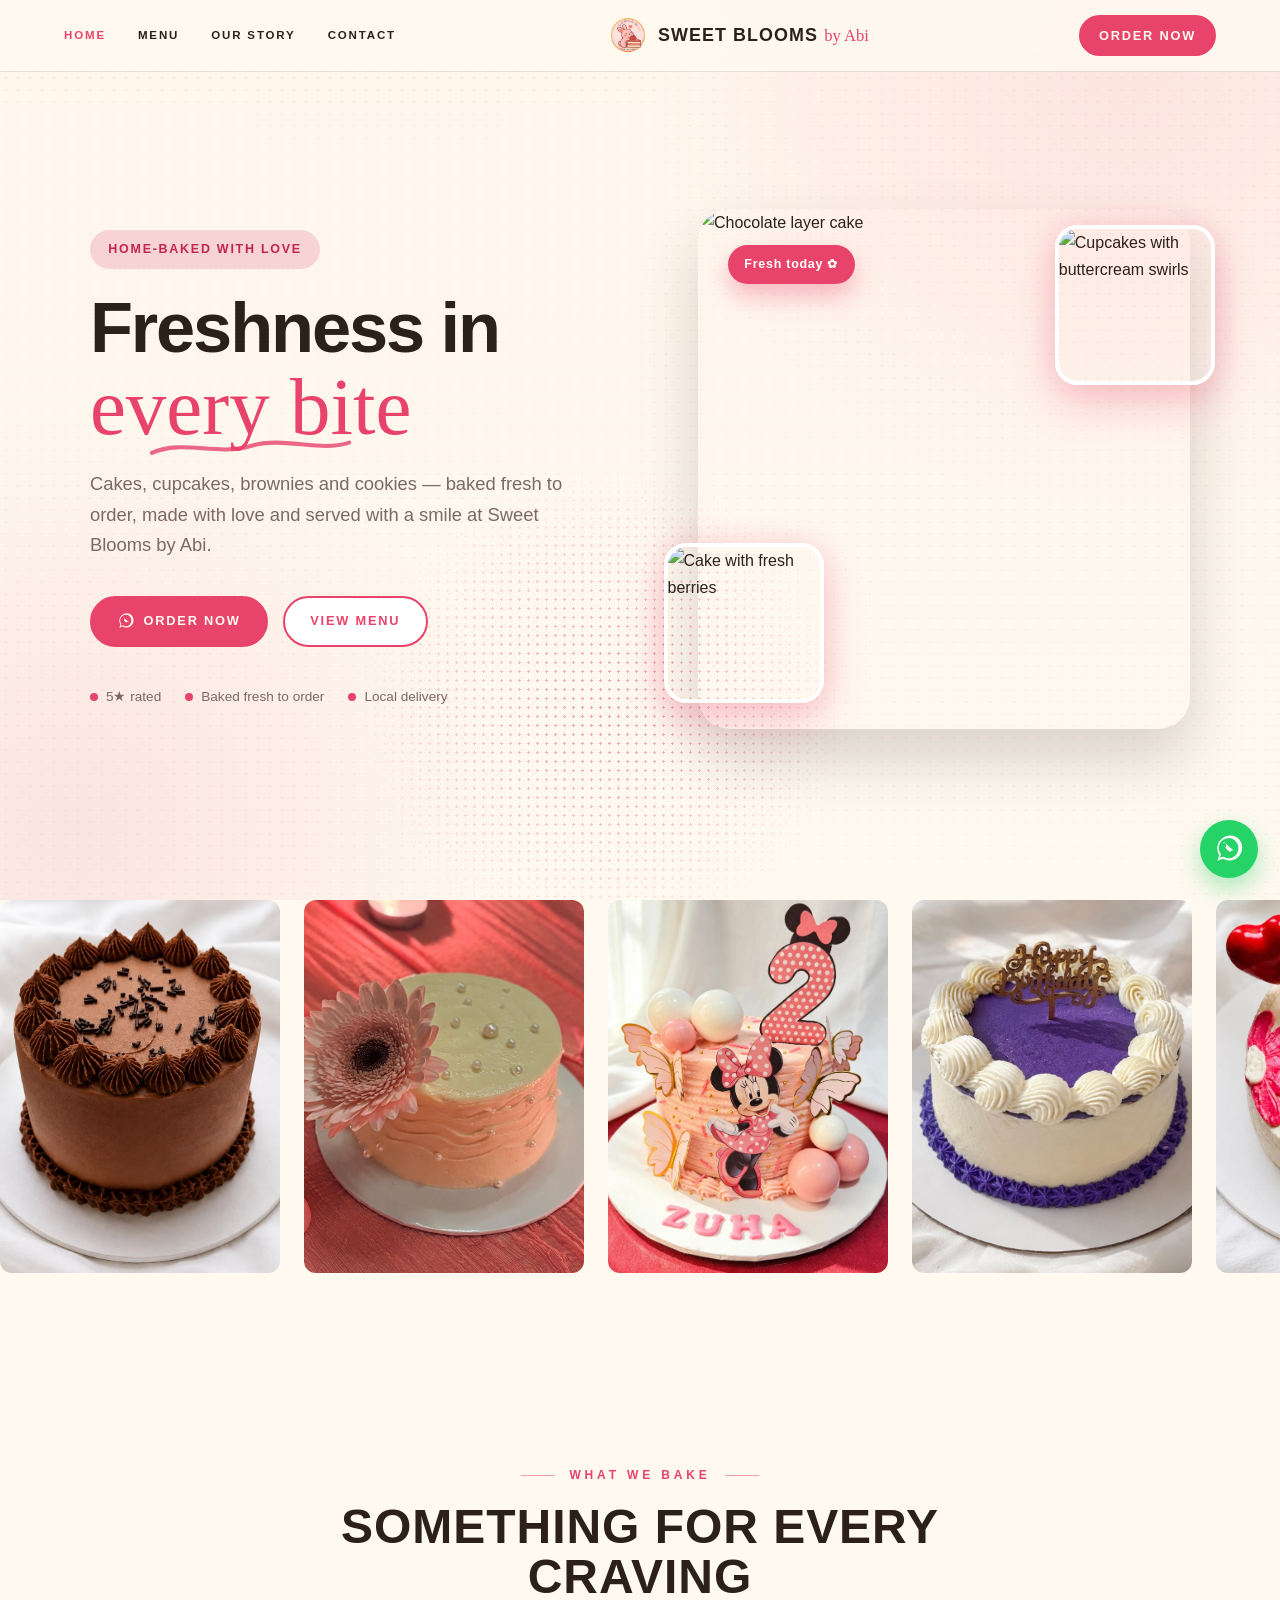
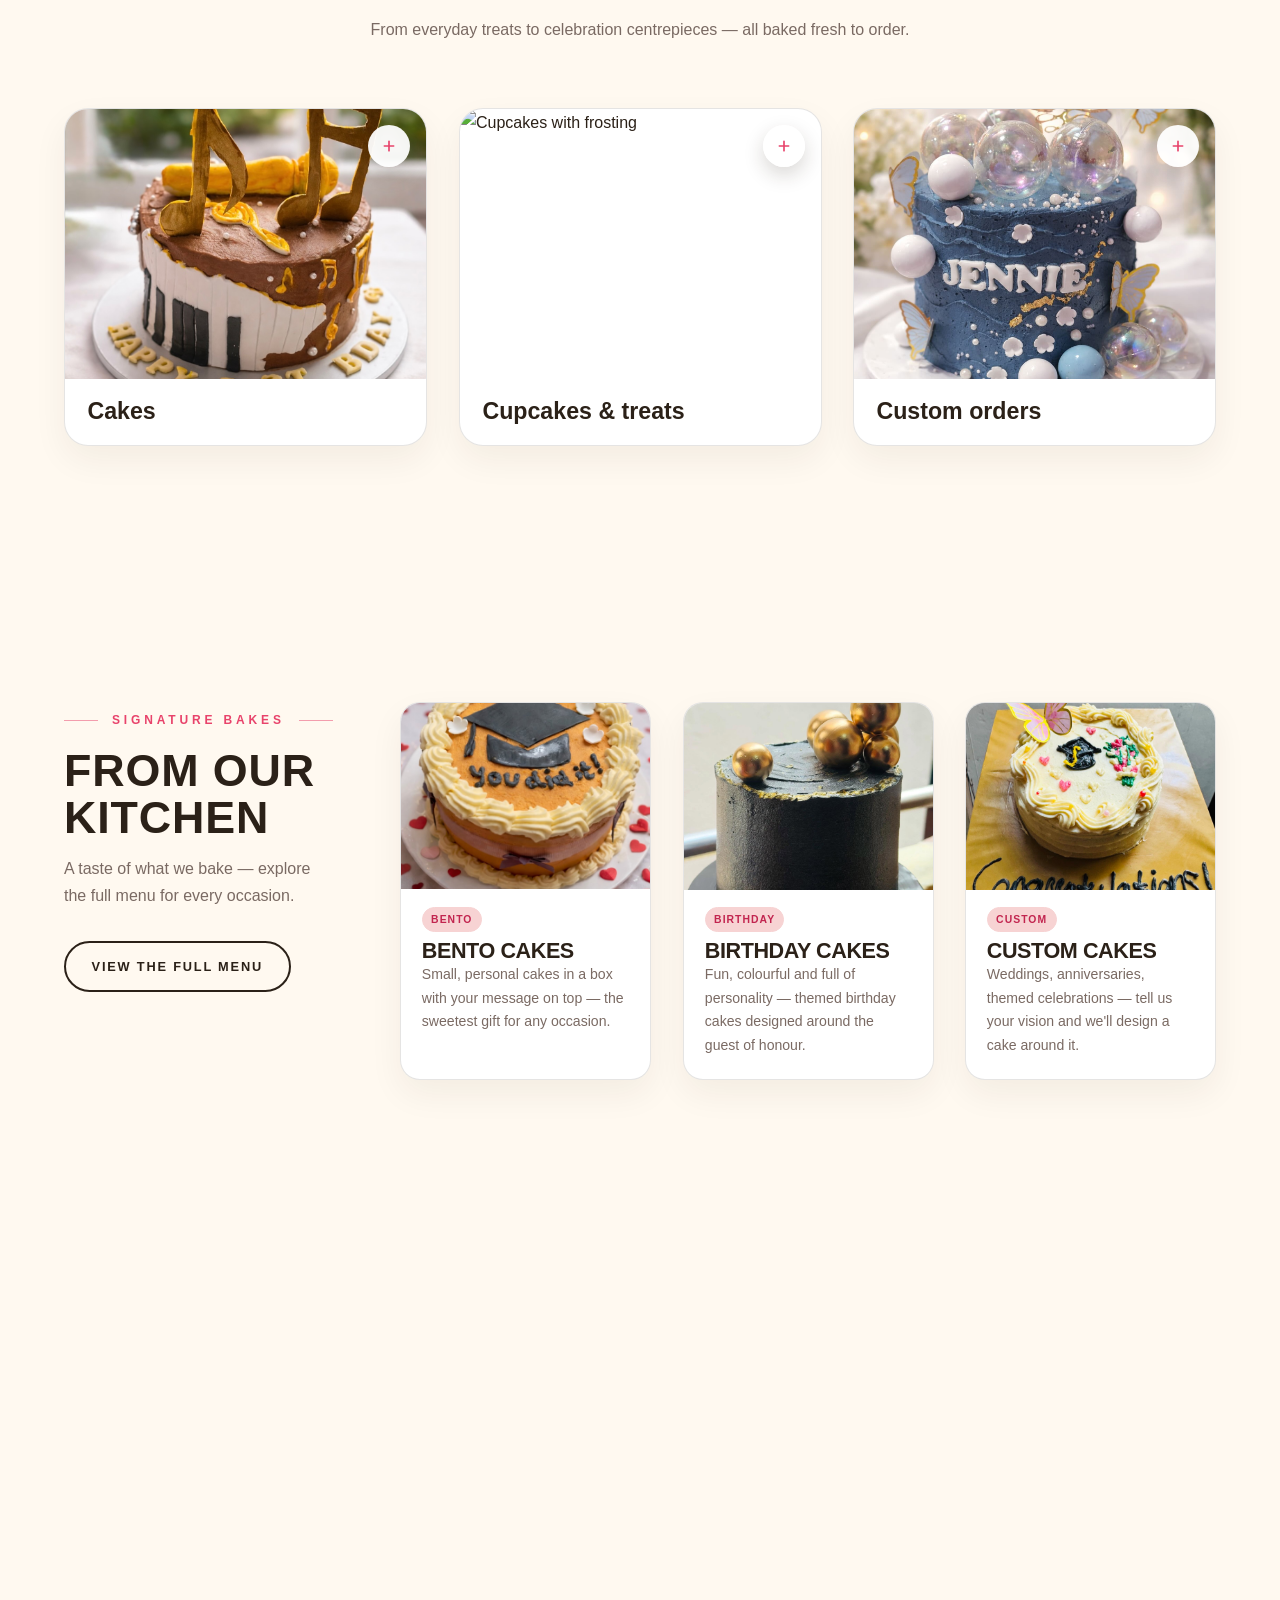
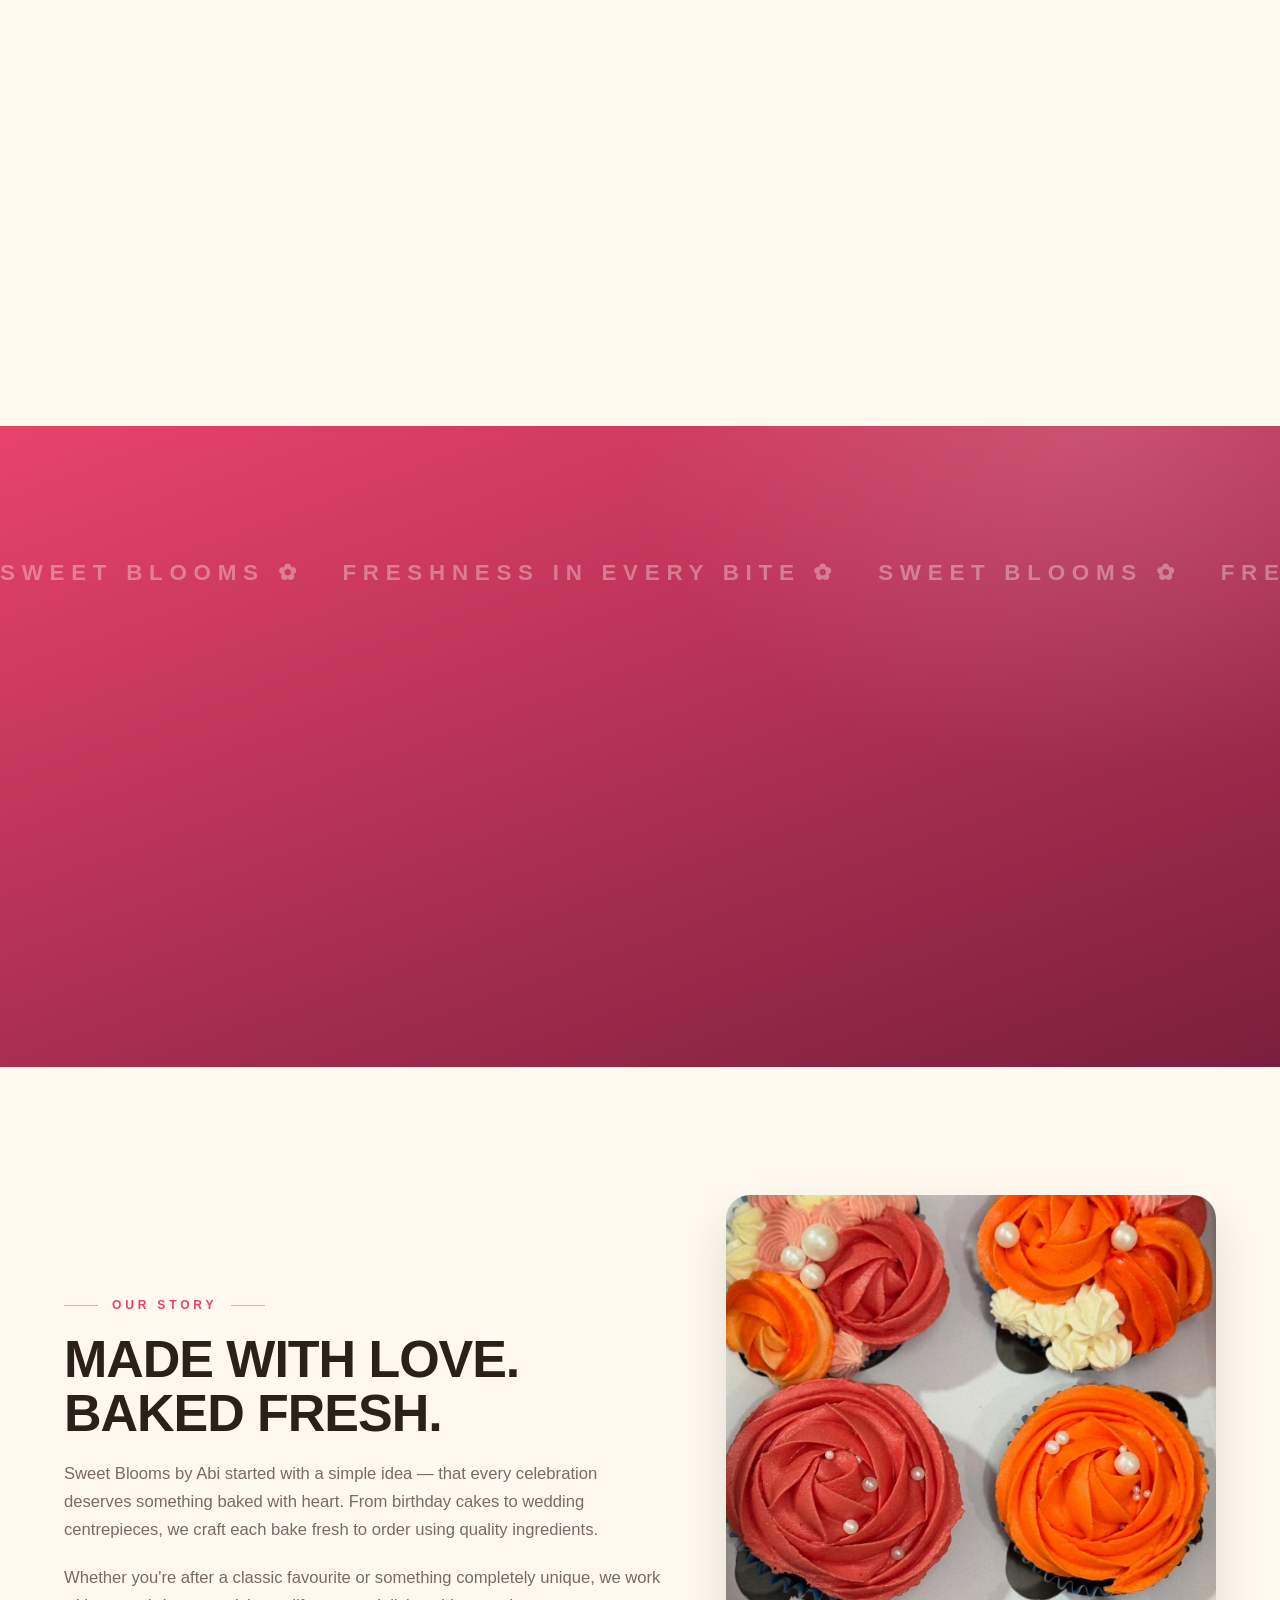
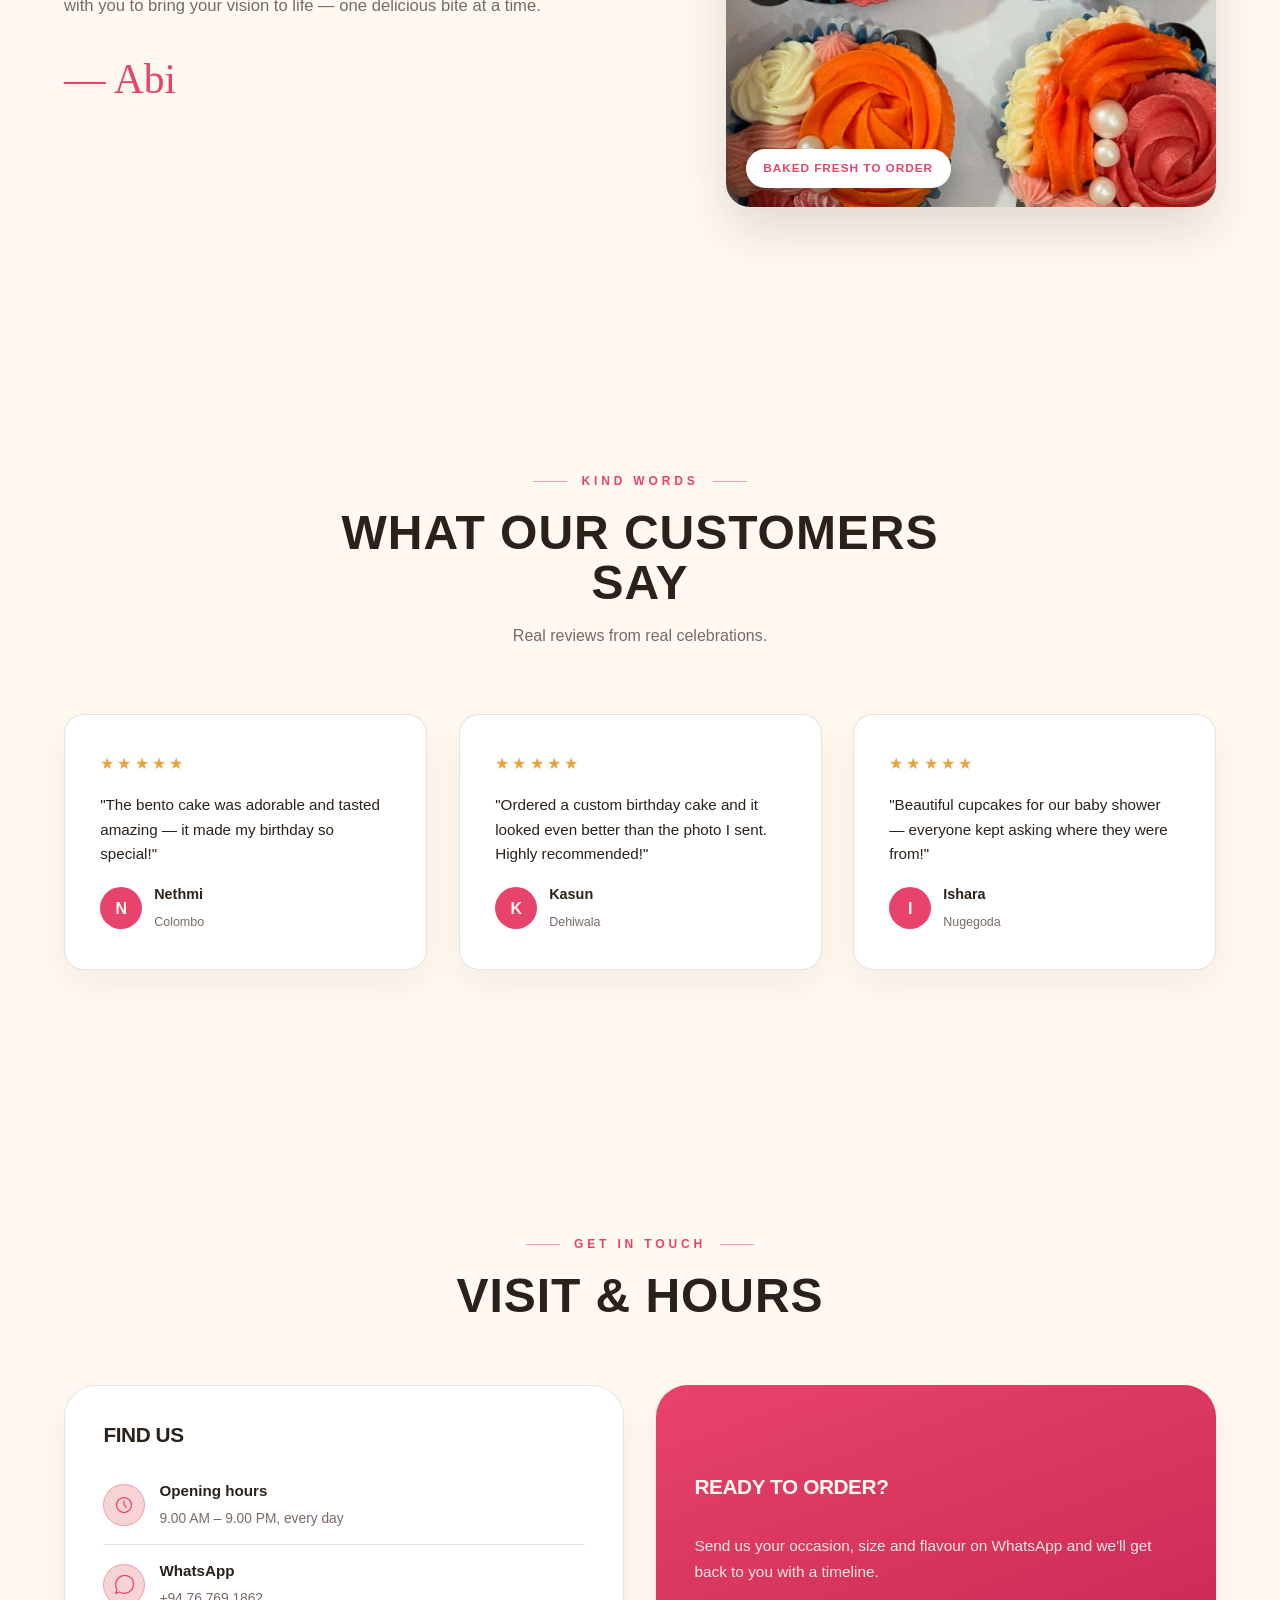
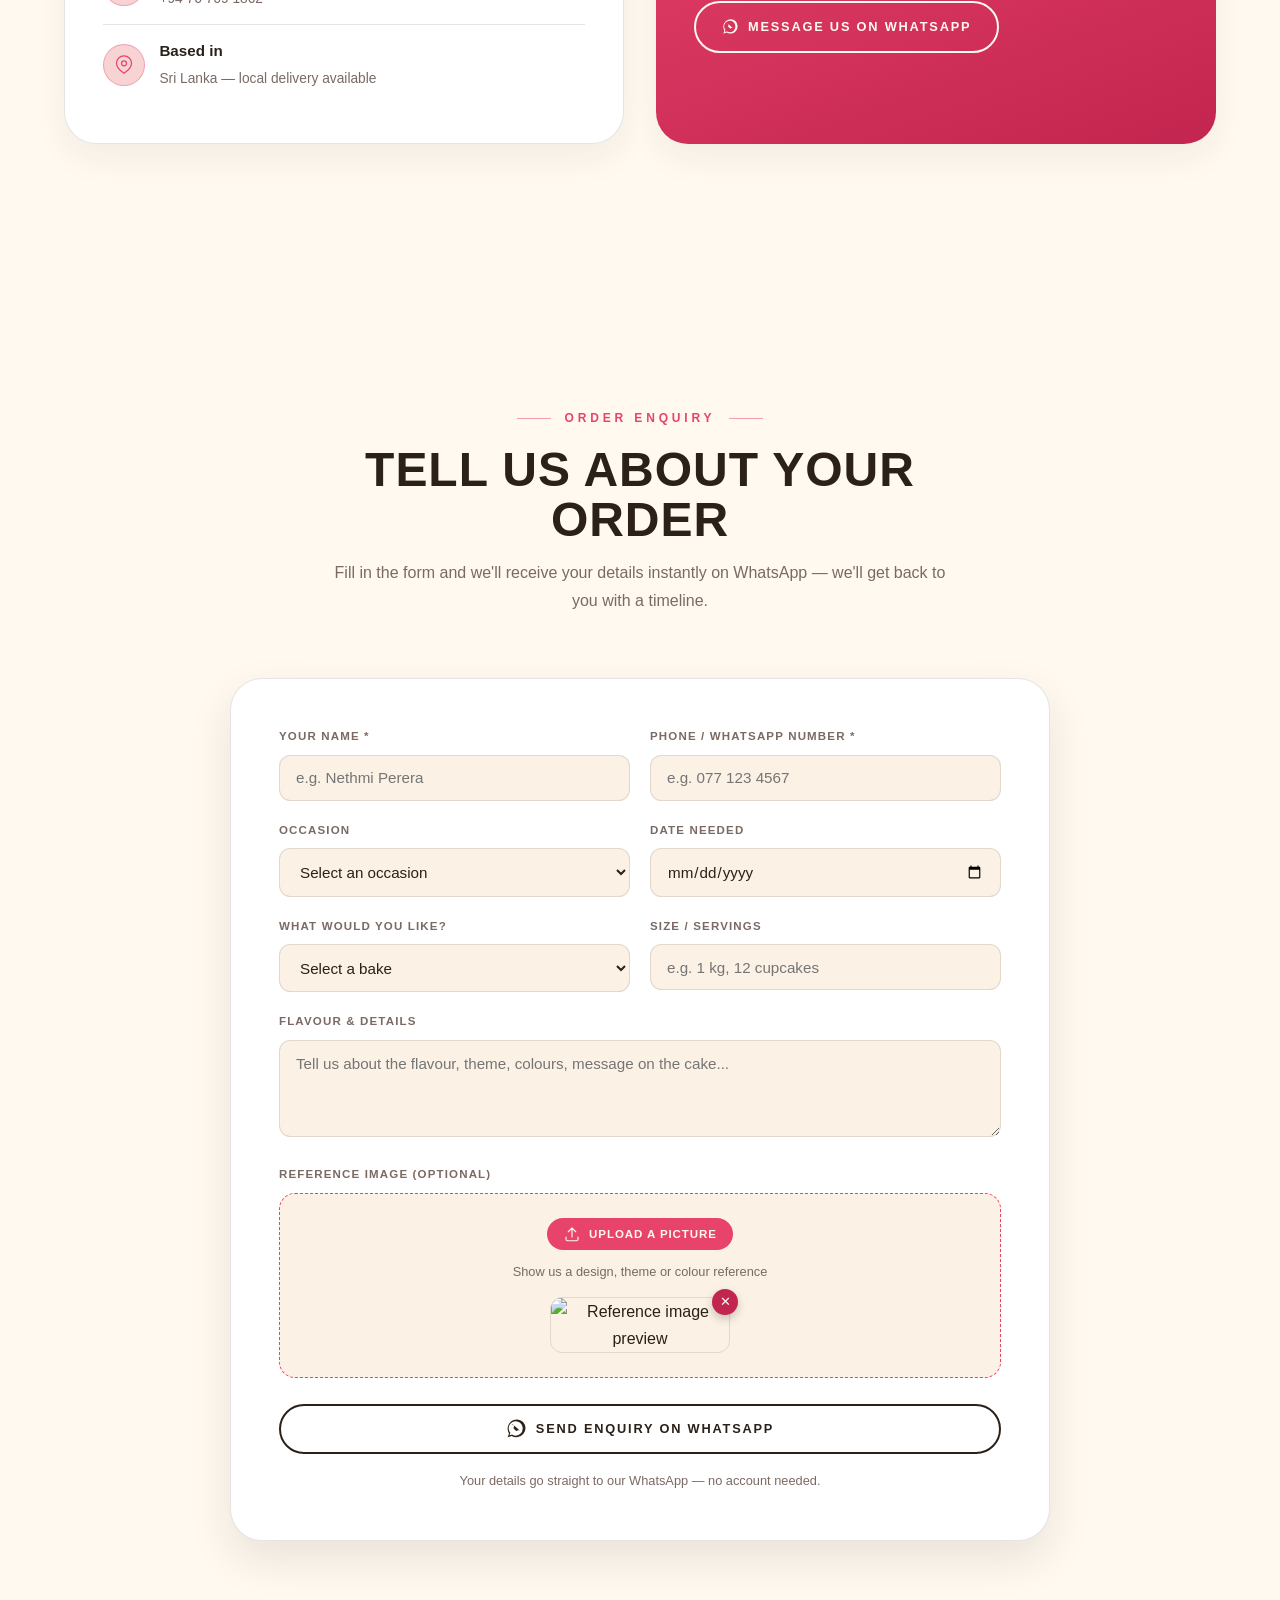
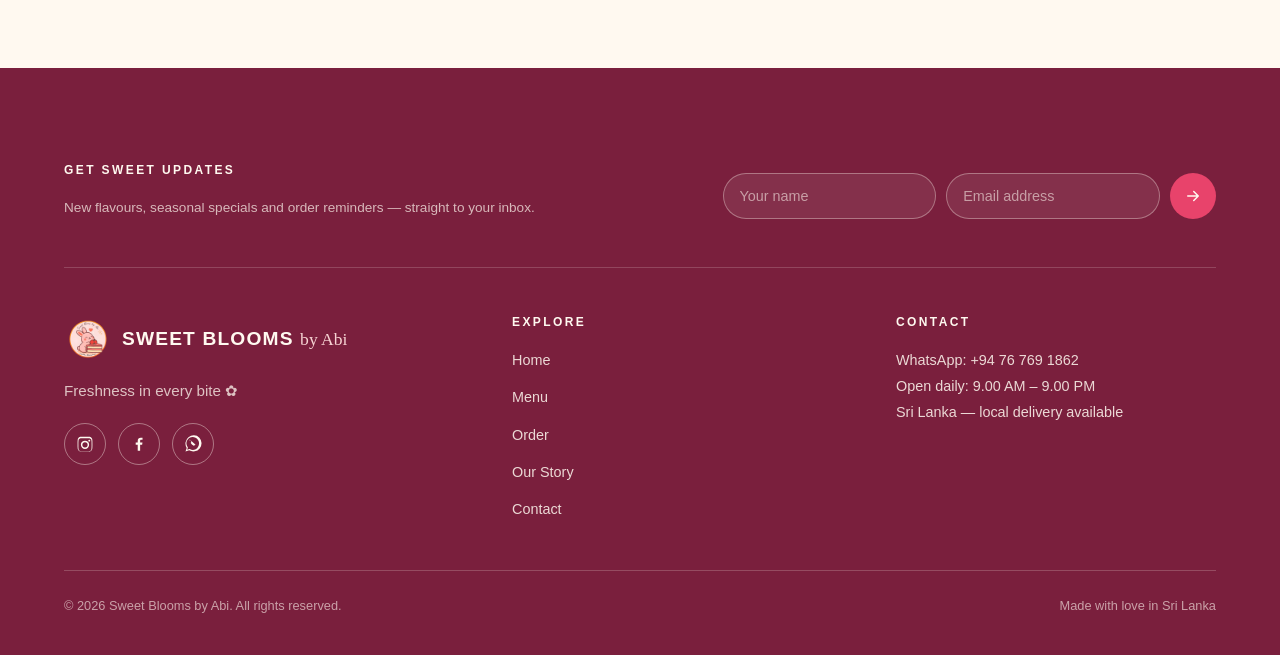
==== commit 02cf9329: "Hide hero floating cards on mobile for a clean cake photo" ====
--- a/index.html
+++ b/index.html
@@ -10,7 +10,7 @@
 <link rel="preconnect" href="https://fonts.googleapis.com">
 <link rel="preconnect" href="https://fonts.gstatic.com" crossorigin>
 <link href="https://fonts.googleapis.com/css2?family=Poppins:ital,wght@0,300;0,400;0,500;0,600;0,700;1,400&family=Great+Vibes&display=swap" rel="stylesheet">
-<link rel="stylesheet" href="styles.css?v=24">
+<link rel="stylesheet" href="styles.css?v=25">
 </head>
 <body class="home">
 
--- a/styles.css
+++ b/styles.css
@@ -1945,7 +1945,9 @@
 @media (max-width:640px){
   body.home .trust-strip-inner{ grid-template-columns:1fr; }
   body.home .hero-visual{ min-height:clamp(260px, 78vw, 340px); }
-  body.home .hero-img-float{ width:clamp(90px, 26vw, 120px); }
+  /* Phone: hide the two floating cards so the collage reads as one clean
+     cake photo (no "cake with 2 cupcakes" look); desktop keeps them */
+  body.home .hero-img-float{ display:none; }
   body.home .hero-img-float._1{ left:-4%; }
   body.home .hero-img-float._2{ right:-4%; }
 }
